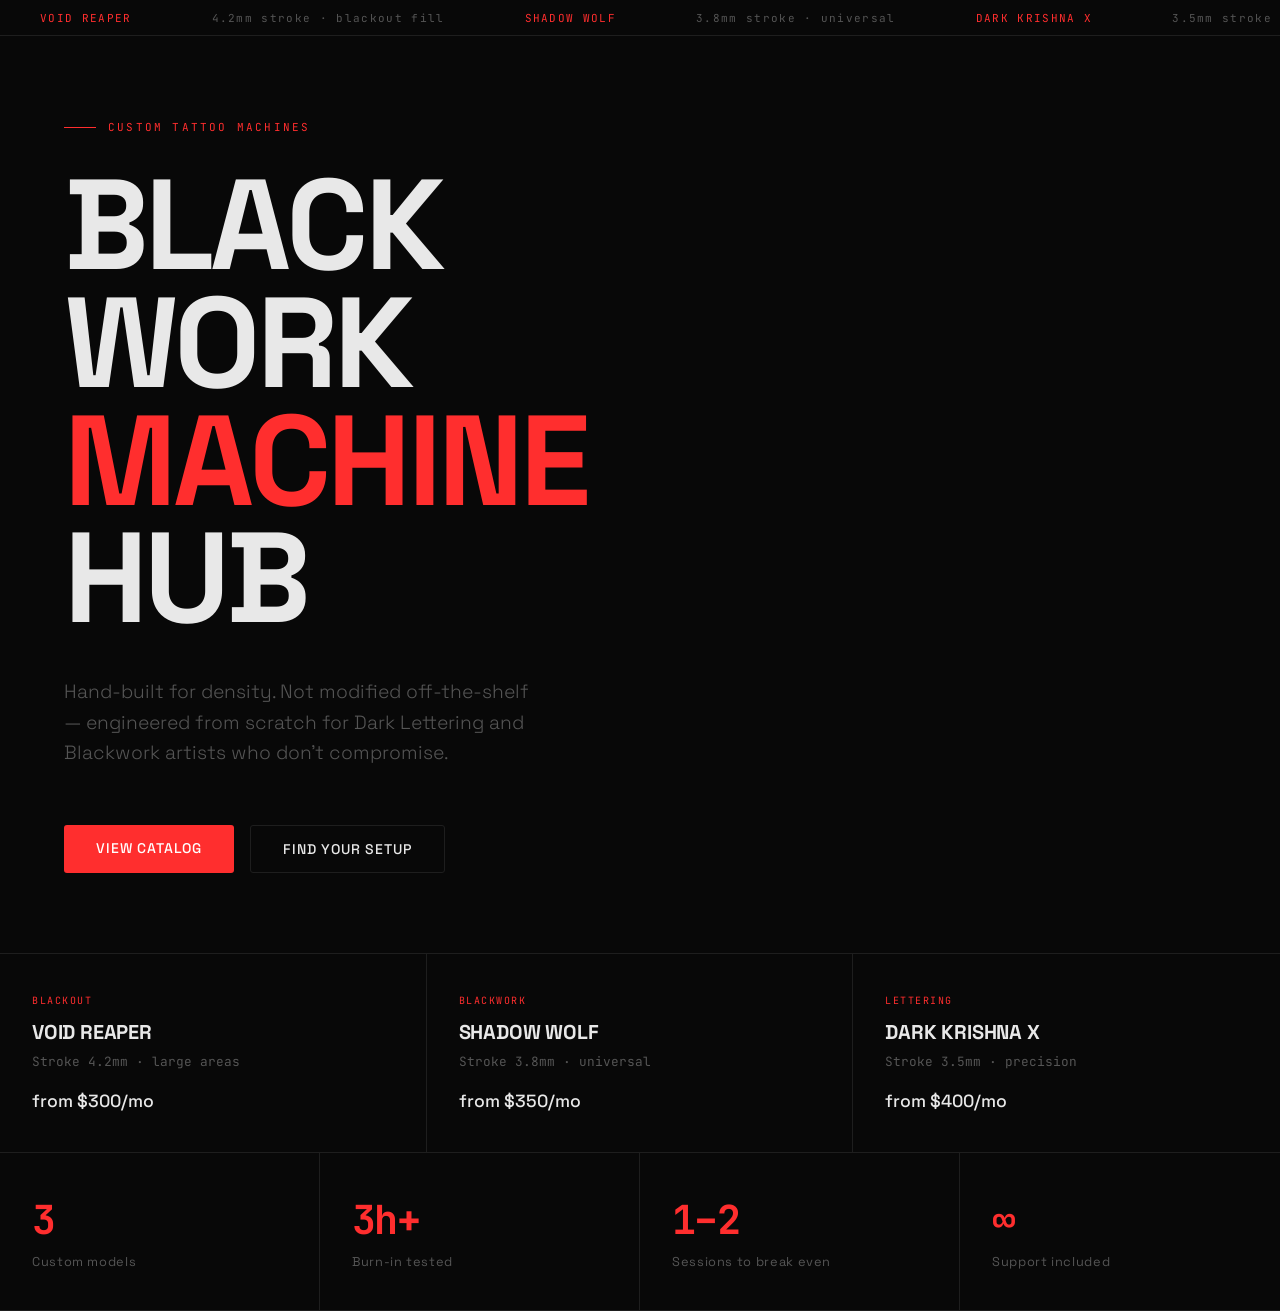
==== templates/index.html @ f5bf05b7 "Bot with language switch + index update" ====
<!DOCTYPE html>
<html lang="en">
<head>
<meta charset="UTF-8">
<meta name="viewport" content="width=device-width, initial-scale=1.0">
<title>BLACKWORK MACHINE HUB</title>
<link rel="preconnect" href="https://fonts.googleapis.com">
<link href="https://fonts.googleapis.com/css2?family=Space+Grotesk:wght@300;400;500;700&family=JetBrains+Mono:wght@400;700&display=swap" rel="stylesheet">
<style>
*{margin:0;padding:0;box-sizing:border-box}
:root{--bg:#080808;--surface:#111111;--border:#1e1e1e;--text:#e8e8e8;--muted:#555;--accent:#ff2e2e;}
html{scroll-behavior:smooth}
body{background:var(--bg);color:var(--text);font-family:'Space Grotesk',sans-serif;min-height:100vh;overflow-x:hidden;}
.ticker-wrap{position:fixed;top:0;left:0;right:0;z-index:100;border-bottom:1px solid var(--border);background:var(--bg);height:36px;overflow:hidden;}
.ticker{display:flex;align-items:center;height:100%;white-space:nowrap;animation:ticker 22s linear infinite;}
.ticker span{font-family:'JetBrains Mono',monospace;font-size:11px;letter-spacing:.12em;color:var(--muted);padding:0 2.5rem;}
.ticker span.hi{color:var(--accent)}
@keyframes ticker{from{transform:translateX(0)}to{transform:translateX(-50%)}}
.hero{min-height:100vh;display:flex;flex-direction:column;justify-content:center;padding:120px 5vw 80px;}
.hero-eyebrow{font-family:'JetBrains Mono',monospace;font-size:11px;letter-spacing:.2em;color:var(--accent);text-transform:uppercase;margin-bottom:2rem;display:flex;align-items:center;gap:.75rem;}
.hero-eyebrow::before{content:'';display:block;width:32px;height:1px;background:var(--accent);}
h1{font-size:clamp(3rem,10vw,8rem);font-weight:700;line-height:.92;letter-spacing:-.03em;margin-bottom:2.5rem;}
h1 em{font-style:normal;color:var(--accent);}
.hero-sub{font-size:clamp(1rem,2vw,1.2rem);color:var(--muted);font-weight:300;max-width:480px;line-height:1.6;margin-bottom:3.5rem;}
.hero-actions{display:flex;flex-wrap:wrap;gap:1rem;}
.btn-primary{font-family:'Space Grotesk',sans-serif;font-size:.875rem;font-weight:500;letter-spacing:.06em;text-transform:uppercase;padding:.875rem 2rem;background:var(--accent);color:#fff;border:none;border-radius:3px;text-decoration:none;cursor:pointer;transition:opacity .15s,transform .15s;}
.btn-primary:hover{opacity:.85;transform:translateY(-1px)}
.btn-ghost{font-family:'Space Grotesk',sans-serif;font-size:.875rem;font-weight:500;letter-spacing:.06em;text-transform:uppercase;padding:.875rem 2rem;background:transparent;color:var(--text);border:1px solid var(--border);border-radius:3px;text-decoration:none;cursor:pointer;transition:border-color .15s,transform .15s;}
.btn-ghost:hover{border-color:#444;transform:translateY(-1px)}
.models{border-top:1px solid var(--border);display:grid;grid-template-columns:repeat(3,1fr);}
.model-item{padding:2.5rem 2rem;border-right:1px solid var(--border);transition:background .2s;}
.model-item:last-child{border-right:none}
.model-item:hover{background:var(--surface)}
.model-tag{font-family:'JetBrains Mono',monospace;font-size:10px;letter-spacing:.15em;color:var(--accent);text-transform:uppercase;margin-bottom:.75rem;}
.model-name{font-size:1.25rem;font-weight:700;letter-spacing:-.01em;margin-bottom:.5rem;}
.model-spec{font-size:.8rem;color:var(--muted);font-family:'JetBrains Mono',monospace;}
.model-price{margin-top:1.25rem;font-size:1.1rem;font-weight:500;}
.stats{display:grid;grid-template-columns:repeat(4,1fr);border-top:1px solid var(--border);border-bottom:1px solid var(--border);}
.stat{padding:2.5rem 2rem;border-right:1px solid var(--border);}
.stat:last-child{border-right:none}
.stat-num{font-size:2.5rem;font-weight:700;letter-spacing:-.04em;color:var(--accent);font-family:'JetBrains Mono',monospace;}
.stat-label{font-size:.8rem;color:var(--muted);letter-spacing:.05em;margin-top:.4rem;}
.fade-in{opacity:0;transform:translateY(20px);transition:opacity .6s ease,transform .6s ease}
.fade-in.visible{opacity:1;transform:none}
@media(max-width:768px){.models{grid-template-columns:1fr}.model-item{border-right:none;border-bottom:1px solid var(--border)}.model-item:last-child{border-bottom:none}.stats{grid-template-columns:repeat(2,1fr)}.stat:nth-child(2){border-right:none}.stat:nth-child(3){border-right:1px solid var(--border)}}
</style>
</head>
<body>
<div class="ticker-wrap">
  <div class="ticker">
    <span class="hi">VOID REAPER</span><span>4.2mm stroke · blackout fill</span>
    <span class="hi">SHADOW WOLF</span><span>3.8mm stroke · universal</span>
    <span class="hi">DARK KRISHNA X</span><span>3.5mm stroke · lettering</span>
    <span>worldwide shipping</span><span>from $300/mo</span>
    <span class="hi">VOID REAPER</span><span>4.2mm stroke · blackout fill</span>
    <span class="hi">SHADOW WOLF</span><span>3.8mm stroke · universal</span>
    <span class="hi">DARK KRISHNA X</span><span>3.5mm stroke · lettering</span>
    <span>worldwide shipping</span><span>from $300/mo</span>
  </div>
</div>
<section class="hero">
  <p class="hero-eyebrow fade-in">Custom tattoo machines</p>
  <h1 class="fade-in">BLACK<br>WORK<br><em>MACHINE</em><br>HUB</h1>
  <p class="hero-sub fade-in">Hand-built for density. Not modified off-the-shelf — engineered from scratch for Dark Lettering and Blackwork artists who don't compromise.</p>
  <div class="hero-actions fade-in">
    <a href="/catalog" class="btn-primary">View catalog</a>
    <a href="/setup_finder" class="btn-ghost">Find your setup</a>
  </div>
</section>
<div class="models fade-in">
  <div class="model-item"><div class="model-tag">Blackout</div><div class="model-name">VOID REAPER</div><div class="model-spec">Stroke 4.2mm · large areas</div><div class="model-price">from $300/mo</div></div>
  <div class="model-item"><div class="model-tag">Blackwork</div><div class="model-name">SHADOW WOLF</div><div class="model-spec">Stroke 3.8mm · universal</div><div class="model-price">from $350/mo</div></div>
  <div class="model-item"><div class="model-tag">Lettering</div><div class="model-name">DARK KRISHNA X</div><div class="model-spec">Stroke 3.5mm · precision</div><div class="model-price">from $400/mo</div></div>
</div>
<div class="stats fade-in">
  <div class="stat"><div class="stat-num">3</div><div class="stat-label">Custom models</div></div>
  <div class="stat"><div class="stat-num">3h+</div><div class="stat-label">Burn-in tested</div></div>
  <div class="stat"><div class="stat-num">1–2</div><div class="stat-label">Sessions to break even</div></div>
  <div class="stat"><div class="stat-num">∞</div><div class="stat-label">Support included</div></div>
</div>
<script>
const obs=new IntersectionObserver(entries=>{entries.forEach(e=>{if(e.isIntersecting)e.target.classList.add('visible')})},{threshold:.1});
document.querySelectorAll('.fade-in').forEach(el=>obs.observe(el));
</script>
</body>
</html>
<script>document.querySelectorAll('.fade-in').forEach(el=>el.classList.add('visible'));</script>
<script>document.querySelectorAll('.fade-in').forEach(el=>el.classList.add('visible'));</script>
<script>document.querySelectorAll('.fade-in').forEach(el=>el.classList.add('visible'));</script>
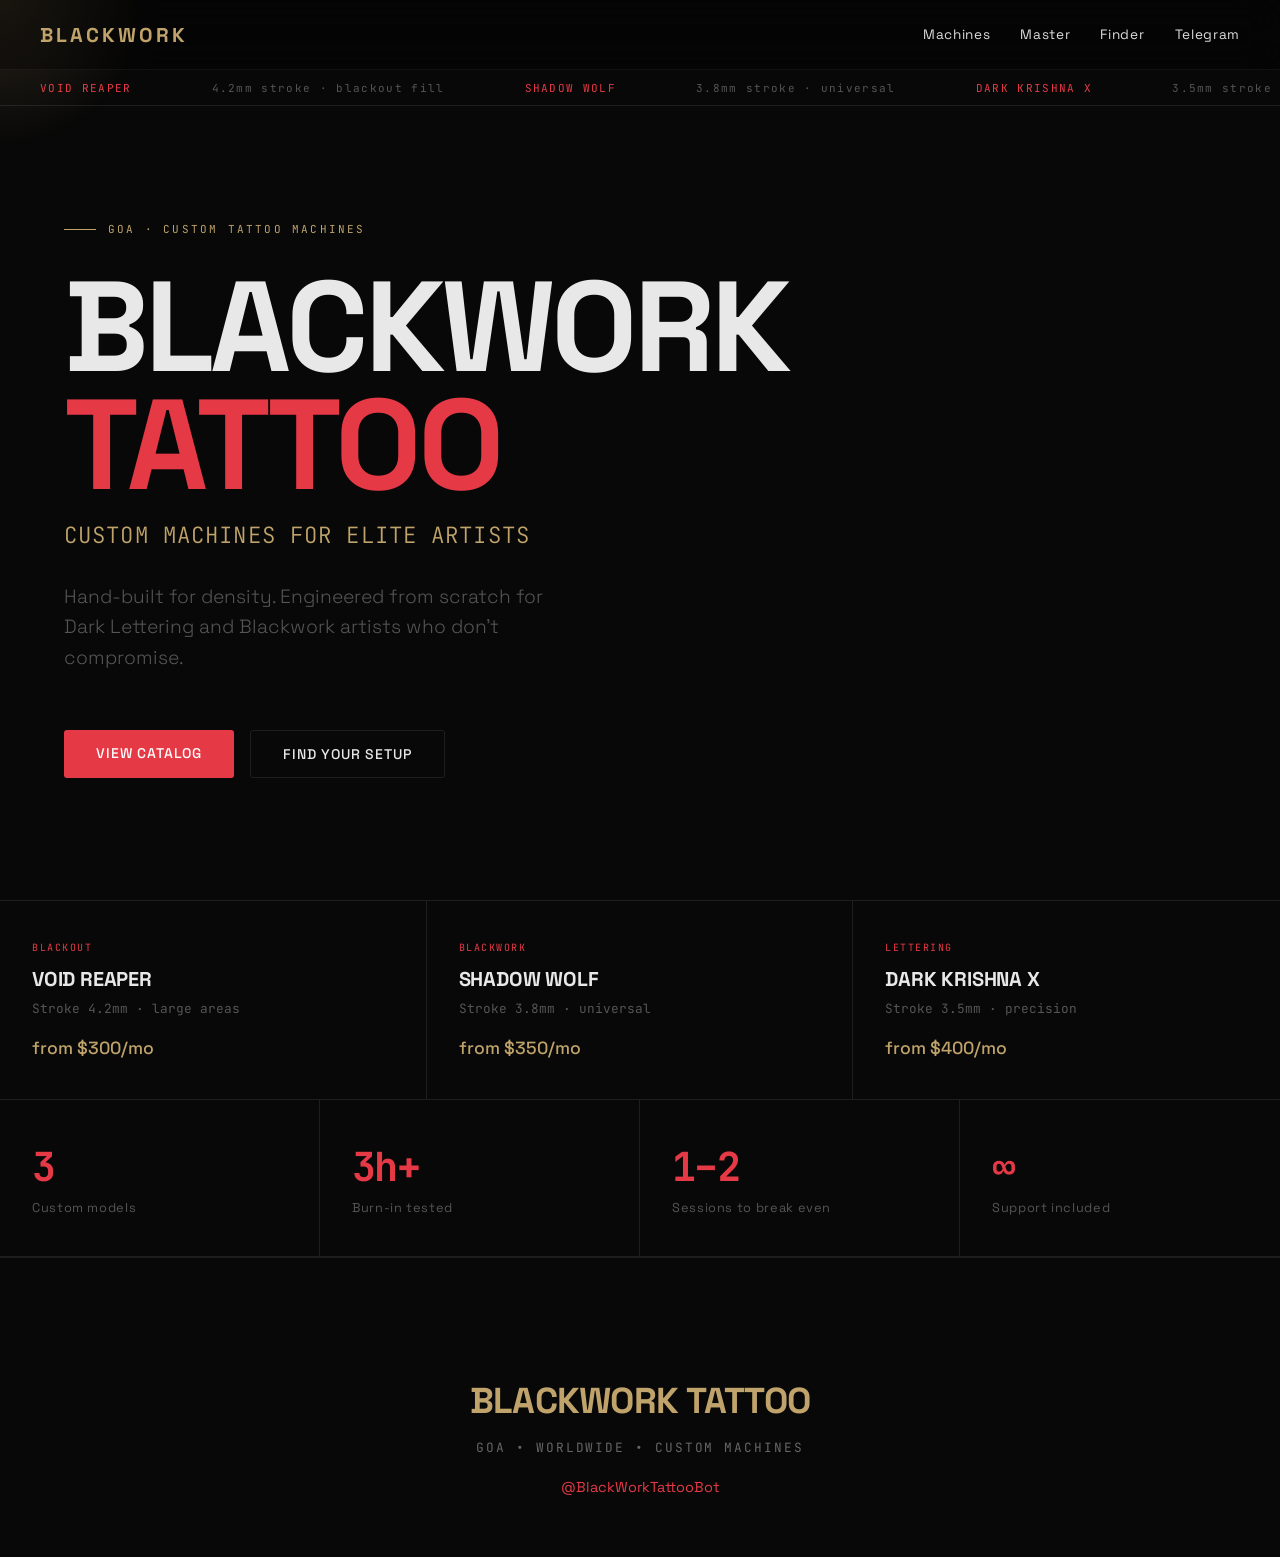
==== commit b281e94d: "Premium upgrade: nav, cursor glow, loader, footer, Telegram SDK" ====
--- a/templates/index.html
+++ b/templates/index.html
@@ -2,50 +2,113 @@
 <html lang="en">
 <head>
 <meta charset="UTF-8">
-<meta name="viewport" content="width=device-width, initial-scale=1.0">
-<title>BLACKWORK MACHINE HUB</title>
+<meta name="viewport" content="width=device-width, initial-scale=1.0, maximum-scale=1.0, user-scalable=no">
+<title>BLACKWORK TATTOO</title>
+<script src="https://telegram.org/js/telegram-web-app.js"></script>
 <link rel="preconnect" href="https://fonts.googleapis.com">
 <link href="https://fonts.googleapis.com/css2?family=Space+Grotesk:wght@300;400;500;700&family=JetBrains+Mono:wght@400;700&display=swap" rel="stylesheet">
 <style>
 *{margin:0;padding:0;box-sizing:border-box}
-:root{--bg:#080808;--surface:#111111;--border:#1e1e1e;--text:#e8e8e8;--muted:#555;--accent:#ff2e2e;}
+:root{--bg:#080808;--surface:#111;--border:#1e1e1e;--text:#e8e8e8;--muted:#555;--accent:#e63946;--gold:#bfa36a}
 html{scroll-behavior:smooth}
-body{background:var(--bg);color:var(--text);font-family:'Space Grotesk',sans-serif;min-height:100vh;overflow-x:hidden;}
-.ticker-wrap{position:fixed;top:0;left:0;right:0;z-index:100;border-bottom:1px solid var(--border);background:var(--bg);height:36px;overflow:hidden;}
-.ticker{display:flex;align-items:center;height:100%;white-space:nowrap;animation:ticker 22s linear infinite;}
-.ticker span{font-family:'JetBrains Mono',monospace;font-size:11px;letter-spacing:.12em;color:var(--muted);padding:0 2.5rem;}
+body{background:var(--bg);color:var(--text);font-family:'Space Grotesk',sans-serif;min-height:100vh;overflow-x:hidden;cursor:none}
+a,button{cursor:none}
+
+/* Cursor glow */
+#cursor-glow{position:fixed;width:300px;height:300px;border-radius:50%;pointer-events:none;background:radial-gradient(circle,rgba(191,163,106,.18),transparent 70%);transform:translate(-50%,-50%);z-index:998;transition:opacity .3s}
+
+/* Loader */
+#loader{position:fixed;inset:0;background:#000;display:flex;justify-content:center;align-items:center;font-family:'Space Grotesk',sans-serif;font-size:clamp(2rem,5vw,3rem);font-weight:700;color:var(--gold);letter-spacing:.15em;z-index:99999;transition:opacity .8s ease}
+
+/* Nav */
+.nav{position:fixed;top:0;left:0;right:0;height:70px;display:flex;justify-content:space-between;align-items:center;padding:0 40px;backdrop-filter:blur(20px);background:rgba(0,0,0,.35);border-bottom:1px solid rgba(255,255,255,.05);z-index:999}
+.logo{font-size:20px;font-weight:700;letter-spacing:.15em;color:var(--gold)}
+.nav-links{display:flex;gap:30px}
+.nav-links a{color:#ddd;text-decoration:none;font-size:.85rem;letter-spacing:.05em;transition:.3s}
+.nav-links a:hover{color:var(--gold)}
+
+/* Ticker */
+.ticker-wrap{position:fixed;top:70px;left:0;right:0;z-index:100;border-bottom:1px solid var(--border);background:var(--bg);height:36px;overflow:hidden}
+.ticker{display:flex;align-items:center;height:100%;white-space:nowrap;animation:ticker 22s linear infinite}
+.ticker span{font-family:'JetBrains Mono',monospace;font-size:11px;letter-spacing:.12em;color:var(--muted);padding:0 2.5rem}
 .ticker span.hi{color:var(--accent)}
 @keyframes ticker{from{transform:translateX(0)}to{transform:translateX(-50%)}}
-.hero{min-height:100vh;display:flex;flex-direction:column;justify-content:center;padding:120px 5vw 80px;}
-.hero-eyebrow{font-family:'JetBrains Mono',monospace;font-size:11px;letter-spacing:.2em;color:var(--accent);text-transform:uppercase;margin-bottom:2rem;display:flex;align-items:center;gap:.75rem;}
-.hero-eyebrow::before{content:'';display:block;width:32px;height:1px;background:var(--accent);}
-h1{font-size:clamp(3rem,10vw,8rem);font-weight:700;line-height:.92;letter-spacing:-.03em;margin-bottom:2.5rem;}
-h1 em{font-style:normal;color:var(--accent);}
-.hero-sub{font-size:clamp(1rem,2vw,1.2rem);color:var(--muted);font-weight:300;max-width:480px;line-height:1.6;margin-bottom:3.5rem;}
-.hero-actions{display:flex;flex-wrap:wrap;gap:1rem;}
-.btn-primary{font-family:'Space Grotesk',sans-serif;font-size:.875rem;font-weight:500;letter-spacing:.06em;text-transform:uppercase;padding:.875rem 2rem;background:var(--accent);color:#fff;border:none;border-radius:3px;text-decoration:none;cursor:pointer;transition:opacity .15s,transform .15s;}
-.btn-primary:hover{opacity:.85;transform:translateY(-1px)}
-.btn-ghost{font-family:'Space Grotesk',sans-serif;font-size:.875rem;font-weight:500;letter-spacing:.06em;text-transform:uppercase;padding:.875rem 2rem;background:transparent;color:var(--text);border:1px solid var(--border);border-radius:3px;text-decoration:none;cursor:pointer;transition:border-color .15s,transform .15s;}
-.btn-ghost:hover{border-color:#444;transform:translateY(-1px)}
-.models{border-top:1px solid var(--border);display:grid;grid-template-columns:repeat(3,1fr);}
-.model-item{padding:2.5rem 2rem;border-right:1px solid var(--border);transition:background .2s;}
+
+/* Hero */
+.hero{position:relative;min-height:100vh;display:flex;flex-direction:column;justify-content:center;padding:180px 5vw 80px;overflow:hidden}
+.hero-video{position:absolute;top:0;left:0;width:100%;height:100%;object-fit:cover;opacity:.15;z-index:-2;filter:grayscale(100%) contrast(120%)}
+.hero-eyebrow{font-family:'JetBrains Mono',monospace;font-size:11px;letter-spacing:.2em;color:var(--gold);text-transform:uppercase;margin-bottom:2rem;display:flex;align-items:center;gap:.75rem}
+.hero-eyebrow::before{content:'';display:block;width:32px;height:1px;background:var(--gold)}
+h1{font-size:clamp(3rem,10vw,8rem);font-weight:700;line-height:.92;letter-spacing:-.03em;margin-bottom:1rem}
+h1 em{font-style:normal;color:var(--accent)}
+.hero-tagline{font-size:clamp(1rem,2vw,1.4rem);color:var(--gold);font-weight:300;letter-spacing:.05em;margin-bottom:2rem;font-family:'JetBrains Mono',monospace}
+.hero-sub{font-size:clamp(1rem,2vw,1.2rem);color:var(--muted);font-weight:300;max-width:480px;line-height:1.6;margin-bottom:3.5rem}
+.hero-actions{display:flex;flex-wrap:wrap;gap:1rem}
+.btn-primary{font-family:'Space Grotesk',sans-serif;font-size:.875rem;font-weight:500;letter-spacing:.06em;text-transform:uppercase;padding:.875rem 2rem;background:var(--accent);color:#fff;border:none;border-radius:3px;text-decoration:none;cursor:pointer;transition:opacity .15s,transform .15s,box-shadow .15s}
+.btn-primary:hover{opacity:.9;transform:translateY(-1px);box-shadow:0 0 30px rgba(230,57,70,.3)}
+.btn-ghost{font-family:'Space Grotesk',sans-serif;font-size:.875rem;font-weight:500;letter-spacing:.06em;text-transform:uppercase;padding:.875rem 2rem;background:transparent;color:var(--text);border:1px solid var(--border);border-radius:3px;text-decoration:none;cursor:pointer;transition:border-color .15s,transform .15s}
+.btn-ghost:hover{border-color:var(--gold);color:var(--gold);transform:translateY(-1px)}
+
+/* Models */
+.models{border-top:1px solid var(--border);display:grid;grid-template-columns:repeat(3,1fr)}
+.model-item{padding:2.5rem 2rem;border-right:1px solid var(--border);transition:background .2s,transform .35s,box-shadow .35s;cursor:pointer}
 .model-item:last-child{border-right:none}
-.model-item:hover{background:var(--surface)}
-.model-tag{font-family:'JetBrains Mono',monospace;font-size:10px;letter-spacing:.15em;color:var(--accent);text-transform:uppercase;margin-bottom:.75rem;}
-.model-name{font-size:1.25rem;font-weight:700;letter-spacing:-.01em;margin-bottom:.5rem;}
-.model-spec{font-size:.8rem;color:var(--muted);font-family:'JetBrains Mono',monospace;}
-.model-price{margin-top:1.25rem;font-size:1.1rem;font-weight:500;}
-.stats{display:grid;grid-template-columns:repeat(4,1fr);border-top:1px solid var(--border);border-bottom:1px solid var(--border);}
-.stat{padding:2.5rem 2rem;border-right:1px solid var(--border);}
+.model-item:hover{background:var(--surface);transform:translateY(-8px);box-shadow:0 0 40px rgba(230,57,70,.08),0 0 100px rgba(230,57,70,.03)}
+.model-tag{font-family:'JetBrains Mono',monospace;font-size:10px;letter-spacing:.15em;color:var(--accent);text-transform:uppercase;margin-bottom:.75rem}
+.model-name{font-size:1.25rem;font-weight:700;letter-spacing:-.01em;margin-bottom:.5rem}
+.model-spec{font-size:.8rem;color:var(--muted);font-family:'JetBrains Mono',monospace}
+.model-price{margin-top:1.25rem;font-size:1.1rem;font-weight:500;color:var(--gold)}
+
+/* Stats */
+.stats{display:grid;grid-template-columns:repeat(4,1fr);border-top:1px solid var(--border);border-bottom:1px solid var(--border)}
+.stat{padding:2.5rem 2rem;border-right:1px solid var(--border)}
 .stat:last-child{border-right:none}
-.stat-num{font-size:2.5rem;font-weight:700;letter-spacing:-.04em;color:var(--accent);font-family:'JetBrains Mono',monospace;}
-.stat-label{font-size:.8rem;color:var(--muted);letter-spacing:.05em;margin-top:.4rem;}
+.stat-num{font-size:2.5rem;font-weight:700;letter-spacing:-.04em;color:var(--accent);font-family:'JetBrains Mono',monospace}
+.stat-label{font-size:.8rem;color:var(--muted);letter-spacing:.05em;margin-top:.4rem}
+
+/* Footer */
+.footer{padding:120px 20px 60px;text-align:center;border-top:1px solid var(--border)}
+.footer-brand{font-size:36px;font-weight:700;color:var(--gold);margin-bottom:15px;letter-spacing:-.02em}
+.footer-copy{color:#666;letter-spacing:.15em;margin-bottom:20px;font-family:'JetBrains Mono',monospace;font-size:.8rem}
+.footer-links a{color:var(--accent);text-decoration:none;font-size:.9rem}
+
+/* Fade-in */
 .fade-in{opacity:0;transform:translateY(20px);transition:opacity .6s ease,transform .6s ease}
 .fade-in.visible{opacity:1;transform:none}
-@media(max-width:768px){.models{grid-template-columns:1fr}.model-item{border-right:none;border-bottom:1px solid var(--border)}.model-item:last-child{border-bottom:none}.stats{grid-template-columns:repeat(2,1fr)}.stat:nth-child(2){border-right:none}.stat:nth-child(3){border-right:1px solid var(--border)}}
+
+@media(max-width:768px){
+  .nav{padding:0 20px}
+  .nav-links{gap:15px}
+  .nav-links a{font-size:.7rem}
+  .models{grid-template-columns:1fr}
+  .model-item{border-right:none;border-bottom:1px solid var(--border)}
+  .model-item:last-child{border-bottom:none}
+  .stats{grid-template-columns:repeat(2,1fr)}
+  .stat:nth-child(2){border-right:none}
+  .stat:nth-child(3){border-right:1px solid var(--border)}
+}
 </style>
 </head>
 <body>
+
+<!-- Loader -->
+<div id="loader">BLACKWORK</div>
+
+<!-- Cursor glow -->
+<div id="cursor-glow"></div>
+
+<!-- Nav -->
+<nav class="nav">
+  <div class="logo">BLACKWORK</div>
+  <div class="nav-links">
+    <a href="/catalog">Machines</a>
+    <a href="/masters">Master</a>
+    <a href="/setup_finder">Finder</a>
+    <a href="https://t.me/BlackWorkTattooBot">Telegram</a>
+  </div>
+</nav>
+
+<!-- Ticker -->
 <div class="ticker-wrap">
   <div class="ticker">
     <span class="hi">VOID REAPER</span><span>4.2mm stroke · blackout fill</span>
@@ -58,32 +121,75 @@
     <span>worldwide shipping</span><span>from $300/mo</span>
   </div>
 </div>
+
+<!-- Hero -->
 <section class="hero">
-  <p class="hero-eyebrow fade-in">Custom tattoo machines</p>
-  <h1 class="fade-in">BLACK<br>WORK<br><em>MACHINE</em><br>HUB</h1>
-  <p class="hero-sub fade-in">Hand-built for density. Not modified off-the-shelf — engineered from scratch for Dark Lettering and Blackwork artists who don't compromise.</p>
+  <video autoplay muted loop playsinline class="hero-video">
+    <source src="/static/video/blackwork.mp4" type="video/mp4">
+  </video>
+  <p class="hero-eyebrow fade-in">Goa · Custom tattoo machines</p>
+  <h1 class="fade-in">BLACKWORK<br><em>TATTOO</em></h1>
+  <p class="hero-tagline fade-in">CUSTOM MACHINES FOR ELITE ARTISTS</p>
+  <p class="hero-sub fade-in">Hand-built for density. Engineered from scratch for Dark Lettering and Blackwork artists who don't compromise.</p>
   <div class="hero-actions fade-in">
     <a href="/catalog" class="btn-primary">View catalog</a>
     <a href="/setup_finder" class="btn-ghost">Find your setup</a>
   </div>
 </section>
+
+<!-- Models -->
 <div class="models fade-in">
-  <div class="model-item"><div class="model-tag">Blackout</div><div class="model-name">VOID REAPER</div><div class="model-spec">Stroke 4.2mm · large areas</div><div class="model-price">from $300/mo</div></div>
-  <div class="model-item"><div class="model-tag">Blackwork</div><div class="model-name">SHADOW WOLF</div><div class="model-spec">Stroke 3.8mm · universal</div><div class="model-price">from $350/mo</div></div>
-  <div class="model-item"><div class="model-tag">Lettering</div><div class="model-name">DARK KRISHNA X</div><div class="model-spec">Stroke 3.5mm · precision</div><div class="model-price">from $400/mo</div></div>
+  <div class="model-item" onclick="location.href='/catalog'"><div class="model-tag">Blackout</div><div class="model-name">VOID REAPER</div><div class="model-spec">Stroke 4.2mm · large areas</div><div class="model-price">from $300/mo</div></div>
+  <div class="model-item" onclick="location.href='/catalog'"><div class="model-tag">Blackwork</div><div class="model-name">SHADOW WOLF</div><div class="model-spec">Stroke 3.8mm · universal</div><div class="model-price">from $350/mo</div></div>
+  <div class="model-item" onclick="location.href='/catalog'"><div class="model-tag">Lettering</div><div class="model-name">DARK KRISHNA X</div><div class="model-spec">Stroke 3.5mm · precision</div><div class="model-price">from $400/mo</div></div>
 </div>
+
+<!-- Stats -->
 <div class="stats fade-in">
   <div class="stat"><div class="stat-num">3</div><div class="stat-label">Custom models</div></div>
   <div class="stat"><div class="stat-num">3h+</div><div class="stat-label">Burn-in tested</div></div>
   <div class="stat"><div class="stat-num">1–2</div><div class="stat-label">Sessions to break even</div></div>
   <div class="stat"><div class="stat-num">∞</div><div class="stat-label">Support included</div></div>
 </div>
+
+<!-- Footer -->
+<footer class="footer">
+  <div class="footer-brand">BLACKWORK TATTOO</div>
+  <div class="footer-copy">GOA • WORLDWIDE • CUSTOM MACHINES</div>
+  <div class="footer-links">
+    <a href="https://t.me/BlackWorkTattooBot">@BlackWorkTattooBot</a>
+  </div>
+</footer>
+
 <script>
-const obs=new IntersectionObserver(entries=>{entries.forEach(e=>{if(e.isIntersecting)e.target.classList.add('visible')})},{threshold:.1});
+// Telegram WebApp
+if(window.Telegram?.WebApp){
+  Telegram.WebApp.ready();
+  Telegram.WebApp.expand();
+}
+
+// Cursor glow
+document.addEventListener('mousemove',e=>{
+  const g=document.getElementById('cursor-glow');
+  g.style.left=e.clientX+'px';
+  g.style.top=e.clientY+'px';
+});
+
+// Loader
+window.addEventListener('load',()=>{
+  setTimeout(()=>{
+    const loader=document.getElementById('loader');
+    loader.style.opacity='0';
+    setTimeout(()=>loader.remove(),800);
+  },800);
+});
+
+// Fade-in observer
+const obs=new IntersectionObserver(entries=>{
+  entries.forEach(e=>{if(e.isIntersecting)e.target.classList.add('visible')});
+},{threshold:.1});
 document.querySelectorAll('.fade-in').forEach(el=>obs.observe(el));
 </script>
+
 </body>
 </html>
-<script>document.querySelectorAll('.fade-in').forEach(el=>el.classList.add('visible'));</script>
-<script>document.querySelectorAll('.fade-in').forEach(el=>el.classList.add('visible'));</script>
-<script>document.querySelectorAll('.fade-in').forEach(el=>el.classList.add('visible'));</script>
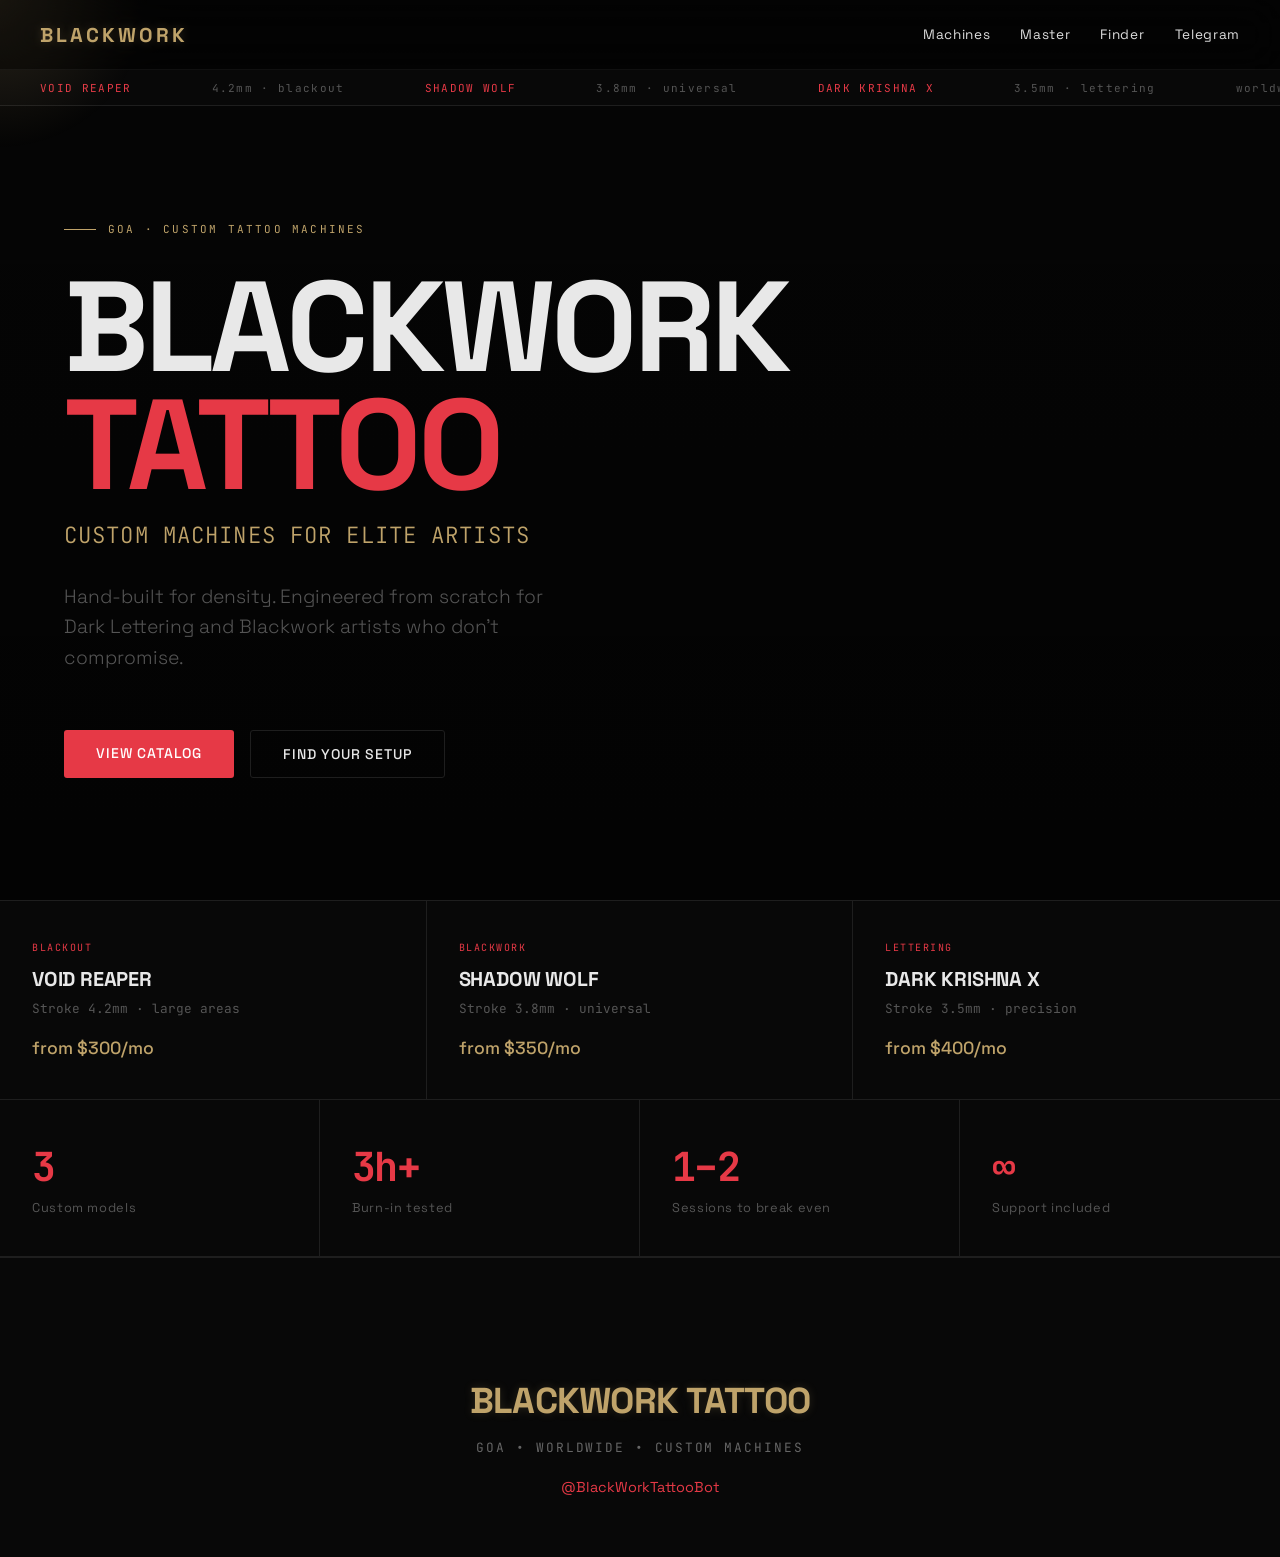
==== commit eb61afb5: "Final premium: noise, glow logo, cinematic, fixed cursor" ====
--- a/templates/index.html
+++ b/templates/index.html
@@ -11,31 +11,24 @@
 *{margin:0;padding:0;box-sizing:border-box}
 :root{--bg:#080808;--surface:#111;--border:#1e1e1e;--text:#e8e8e8;--muted:#555;--accent:#e63946;--gold:#bfa36a}
 html{scroll-behavior:smooth}
-body{background:var(--bg);color:var(--text);font-family:'Space Grotesk',sans-serif;min-height:100vh;overflow-x:hidden;cursor:none}
-a,button{cursor:none}
-
-/* Cursor glow */
-#cursor-glow{position:fixed;width:300px;height:300px;border-radius:50%;pointer-events:none;background:radial-gradient(circle,rgba(191,163,106,.18),transparent 70%);transform:translate(-50%,-50%);z-index:998;transition:opacity .3s}
-
-/* Loader */
+body{background:var(--bg);color:var(--text);font-family:'Space Grotesk',sans-serif;min-height:100vh;overflow-x:hidden}
+body::after{content:"";position:fixed;inset:0;pointer-events:none;opacity:.035;background-image:url("https://grainy-gradients.vercel.app/noise.svg");mix-blend-mode:overlay;z-index:9999}
+#cursor-glow{position:fixed;width:300px;height:300px;border-radius:50%;pointer-events:none;background:radial-gradient(circle,rgba(191,163,106,.18),transparent 70%);transform:translate(-50%,-50%);z-index:998;display:none}
+@media (hover:hover){#cursor-glow{display:block}}
+@media (hover:none){#cursor-glow{display:none}}
 #loader{position:fixed;inset:0;background:#000;display:flex;justify-content:center;align-items:center;font-family:'Space Grotesk',sans-serif;font-size:clamp(2rem,5vw,3rem);font-weight:700;color:var(--gold);letter-spacing:.15em;z-index:99999;transition:opacity .8s ease}
-
-/* Nav */
 .nav{position:fixed;top:0;left:0;right:0;height:70px;display:flex;justify-content:space-between;align-items:center;padding:0 40px;backdrop-filter:blur(20px);background:rgba(0,0,0,.35);border-bottom:1px solid rgba(255,255,255,.05);z-index:999}
-.logo{font-size:20px;font-weight:700;letter-spacing:.15em;color:var(--gold)}
+.logo{font-size:20px;font-weight:700;letter-spacing:.15em;color:var(--gold);text-shadow:0 0 10px rgba(191,163,106,.25),0 0 30px rgba(191,163,106,.12)}
 .nav-links{display:flex;gap:30px}
 .nav-links a{color:#ddd;text-decoration:none;font-size:.85rem;letter-spacing:.05em;transition:.3s}
 .nav-links a:hover{color:var(--gold)}
-
-/* Ticker */
 .ticker-wrap{position:fixed;top:70px;left:0;right:0;z-index:100;border-bottom:1px solid var(--border);background:var(--bg);height:36px;overflow:hidden}
 .ticker{display:flex;align-items:center;height:100%;white-space:nowrap;animation:ticker 22s linear infinite}
 .ticker span{font-family:'JetBrains Mono',monospace;font-size:11px;letter-spacing:.12em;color:var(--muted);padding:0 2.5rem}
 .ticker span.hi{color:var(--accent)}
 @keyframes ticker{from{transform:translateX(0)}to{transform:translateX(-50%)}}
-
-/* Hero */
 .hero{position:relative;min-height:100vh;display:flex;flex-direction:column;justify-content:center;padding:180px 5vw 80px;overflow:hidden}
+.hero::before{content:"";position:absolute;inset:0;background:linear-gradient(180deg,rgba(0,0,0,.35),rgba(0,0,0,.65));z-index:-1}
 .hero-video{position:absolute;top:0;left:0;width:100%;height:100%;object-fit:cover;opacity:.15;z-index:-2;filter:grayscale(100%) contrast(120%)}
 .hero-eyebrow{font-family:'JetBrains Mono',monospace;font-size:11px;letter-spacing:.2em;color:var(--gold);text-transform:uppercase;margin-bottom:2rem;display:flex;align-items:center;gap:.75rem}
 .hero-eyebrow::before{content:'';display:block;width:32px;height:1px;background:var(--gold)}
@@ -48,8 +41,6 @@
 .btn-primary:hover{opacity:.9;transform:translateY(-1px);box-shadow:0 0 30px rgba(230,57,70,.3)}
 .btn-ghost{font-family:'Space Grotesk',sans-serif;font-size:.875rem;font-weight:500;letter-spacing:.06em;text-transform:uppercase;padding:.875rem 2rem;background:transparent;color:var(--text);border:1px solid var(--border);border-radius:3px;text-decoration:none;cursor:pointer;transition:border-color .15s,transform .15s}
 .btn-ghost:hover{border-color:var(--gold);color:var(--gold);transform:translateY(-1px)}
-
-/* Models */
 .models{border-top:1px solid var(--border);display:grid;grid-template-columns:repeat(3,1fr)}
 .model-item{padding:2.5rem 2rem;border-right:1px solid var(--border);transition:background .2s,transform .35s,box-shadow .35s;cursor:pointer}
 .model-item:last-child{border-right:none}
@@ -58,46 +49,24 @@
 .model-name{font-size:1.25rem;font-weight:700;letter-spacing:-.01em;margin-bottom:.5rem}
 .model-spec{font-size:.8rem;color:var(--muted);font-family:'JetBrains Mono',monospace}
 .model-price{margin-top:1.25rem;font-size:1.1rem;font-weight:500;color:var(--gold)}
-
-/* Stats */
 .stats{display:grid;grid-template-columns:repeat(4,1fr);border-top:1px solid var(--border);border-bottom:1px solid var(--border)}
 .stat{padding:2.5rem 2rem;border-right:1px solid var(--border)}
 .stat:last-child{border-right:none}
 .stat-num{font-size:2.5rem;font-weight:700;letter-spacing:-.04em;color:var(--accent);font-family:'JetBrains Mono',monospace}
 .stat-label{font-size:.8rem;color:var(--muted);letter-spacing:.05em;margin-top:.4rem}
-
-/* Footer */
 .footer{padding:120px 20px 60px;text-align:center;border-top:1px solid var(--border)}
-.footer-brand{font-size:36px;font-weight:700;color:var(--gold);margin-bottom:15px;letter-spacing:-.02em}
+.footer-brand{font-size:36px;font-weight:700;color:var(--gold);margin-bottom:15px;letter-spacing:-.02em;text-shadow:0 0 10px rgba(191,163,106,.2)}
 .footer-copy{color:#666;letter-spacing:.15em;margin-bottom:20px;font-family:'JetBrains Mono',monospace;font-size:.8rem}
-.footer-links a{color:var(--accent);text-decoration:none;font-size:.9rem}
-
-/* Fade-in */
+.footer-links a{color:var(--accent);text-decoration:none;font-size:.9rem;transition:.3s}
+.footer-links a:hover{color:var(--gold)}
 .fade-in{opacity:0;transform:translateY(20px);transition:opacity .6s ease,transform .6s ease}
 .fade-in.visible{opacity:1;transform:none}
-
-@media(max-width:768px){
-  .nav{padding:0 20px}
-  .nav-links{gap:15px}
-  .nav-links a{font-size:.7rem}
-  .models{grid-template-columns:1fr}
-  .model-item{border-right:none;border-bottom:1px solid var(--border)}
-  .model-item:last-child{border-bottom:none}
-  .stats{grid-template-columns:repeat(2,1fr)}
-  .stat:nth-child(2){border-right:none}
-  .stat:nth-child(3){border-right:1px solid var(--border)}
-}
+@media(max-width:768px){.nav{padding:0 20px}.nav-links{gap:15px}.nav-links a{font-size:.7rem}.models{grid-template-columns:1fr}.model-item{border-right:none;border-bottom:1px solid var(--border)}.model-item:last-child{border-bottom:none}.stats{grid-template-columns:repeat(2,1fr)}.stat:nth-child(2){border-right:none}.stat:nth-child(3){border-right:1px solid var(--border)}}
 </style>
 </head>
 <body>
-
-<!-- Loader -->
 <div id="loader">BLACKWORK</div>
-
-<!-- Cursor glow -->
 <div id="cursor-glow"></div>
-
-<!-- Nav -->
 <nav class="nav">
   <div class="logo">BLACKWORK</div>
   <div class="nav-links">
@@ -107,22 +76,18 @@
     <a href="https://t.me/BlackWorkTattooBot">Telegram</a>
   </div>
 </nav>
-
-<!-- Ticker -->
 <div class="ticker-wrap">
   <div class="ticker">
-    <span class="hi">VOID REAPER</span><span>4.2mm stroke · blackout fill</span>
-    <span class="hi">SHADOW WOLF</span><span>3.8mm stroke · universal</span>
-    <span class="hi">DARK KRISHNA X</span><span>3.5mm stroke · lettering</span>
-    <span>worldwide shipping</span><span>from $300/mo</span>
-    <span class="hi">VOID REAPER</span><span>4.2mm stroke · blackout fill</span>
-    <span class="hi">SHADOW WOLF</span><span>3.8mm stroke · universal</span>
-    <span class="hi">DARK KRISHNA X</span><span>3.5mm stroke · lettering</span>
-    <span>worldwide shipping</span><span>from $300/mo</span>
+    <span class="hi">VOID REAPER</span><span>4.2mm · blackout</span>
+    <span class="hi">SHADOW WOLF</span><span>3.8mm · universal</span>
+    <span class="hi">DARK KRISHNA X</span><span>3.5mm · lettering</span>
+    <span>worldwide</span><span>from $300/mo</span>
+    <span class="hi">VOID REAPER</span><span>4.2mm · blackout</span>
+    <span class="hi">SHADOW WOLF</span><span>3.8mm · universal</span>
+    <span class="hi">DARK KRISHNA X</span><span>3.5mm · lettering</span>
+    <span>worldwide</span><span>from $300/mo</span>
   </div>
 </div>
-
-<!-- Hero -->
 <section class="hero">
   <video autoplay muted loop playsinline class="hero-video">
     <source src="/static/video/blackwork.mp4" type="video/mp4">
@@ -136,60 +101,28 @@
     <a href="/setup_finder" class="btn-ghost">Find your setup</a>
   </div>
 </section>
-
-<!-- Models -->
 <div class="models fade-in">
   <div class="model-item" onclick="location.href='/catalog'"><div class="model-tag">Blackout</div><div class="model-name">VOID REAPER</div><div class="model-spec">Stroke 4.2mm · large areas</div><div class="model-price">from $300/mo</div></div>
   <div class="model-item" onclick="location.href='/catalog'"><div class="model-tag">Blackwork</div><div class="model-name">SHADOW WOLF</div><div class="model-spec">Stroke 3.8mm · universal</div><div class="model-price">from $350/mo</div></div>
   <div class="model-item" onclick="location.href='/catalog'"><div class="model-tag">Lettering</div><div class="model-name">DARK KRISHNA X</div><div class="model-spec">Stroke 3.5mm · precision</div><div class="model-price">from $400/mo</div></div>
 </div>
-
-<!-- Stats -->
 <div class="stats fade-in">
   <div class="stat"><div class="stat-num">3</div><div class="stat-label">Custom models</div></div>
   <div class="stat"><div class="stat-num">3h+</div><div class="stat-label">Burn-in tested</div></div>
   <div class="stat"><div class="stat-num">1–2</div><div class="stat-label">Sessions to break even</div></div>
   <div class="stat"><div class="stat-num">∞</div><div class="stat-label">Support included</div></div>
 </div>
-
-<!-- Footer -->
 <footer class="footer">
   <div class="footer-brand">BLACKWORK TATTOO</div>
   <div class="footer-copy">GOA • WORLDWIDE • CUSTOM MACHINES</div>
-  <div class="footer-links">
-    <a href="https://t.me/BlackWorkTattooBot">@BlackWorkTattooBot</a>
-  </div>
+  <div class="footer-links"><a href="https://t.me/BlackWorkTattooBot">@BlackWorkTattooBot</a></div>
 </footer>
-
 <script>
-// Telegram WebApp
-if(window.Telegram?.WebApp){
-  Telegram.WebApp.ready();
-  Telegram.WebApp.expand();
-}
-
-// Cursor glow
-document.addEventListener('mousemove',e=>{
-  const g=document.getElementById('cursor-glow');
-  g.style.left=e.clientX+'px';
-  g.style.top=e.clientY+'px';
-});
-
-// Loader
-window.addEventListener('load',()=>{
-  setTimeout(()=>{
-    const loader=document.getElementById('loader');
-    loader.style.opacity='0';
-    setTimeout(()=>loader.remove(),800);
-  },800);
-});
-
-// Fade-in observer
-const obs=new IntersectionObserver(entries=>{
-  entries.forEach(e=>{if(e.isIntersecting)e.target.classList.add('visible')});
-},{threshold:.1});
-document.querySelectorAll('.fade-in').forEach(el=>obs.observe(el));
+if(window.Telegram?.WebApp){Telegram.WebApp.ready();Telegram.WebApp.expand()}
+document.addEventListener('mousemove',e=>{const g=document.getElementById('cursor-glow');g.style.left=e.clientX+'px';g.style.top=e.clientY+'px'})
+window.addEventListener('load',()=>{setTimeout(()=>{const l=document.getElementById('loader');l.style.opacity='0';setTimeout(()=>l.remove(),800)},800)})
+const obs=new IntersectionObserver(entries=>{entries.forEach(e=>{if(e.isIntersecting)e.target.classList.add('visible')})},{threshold:.1})
+document.querySelectorAll('.fade-in').forEach(el=>obs.observe(el))
 </script>
-
 </body>
 </html>
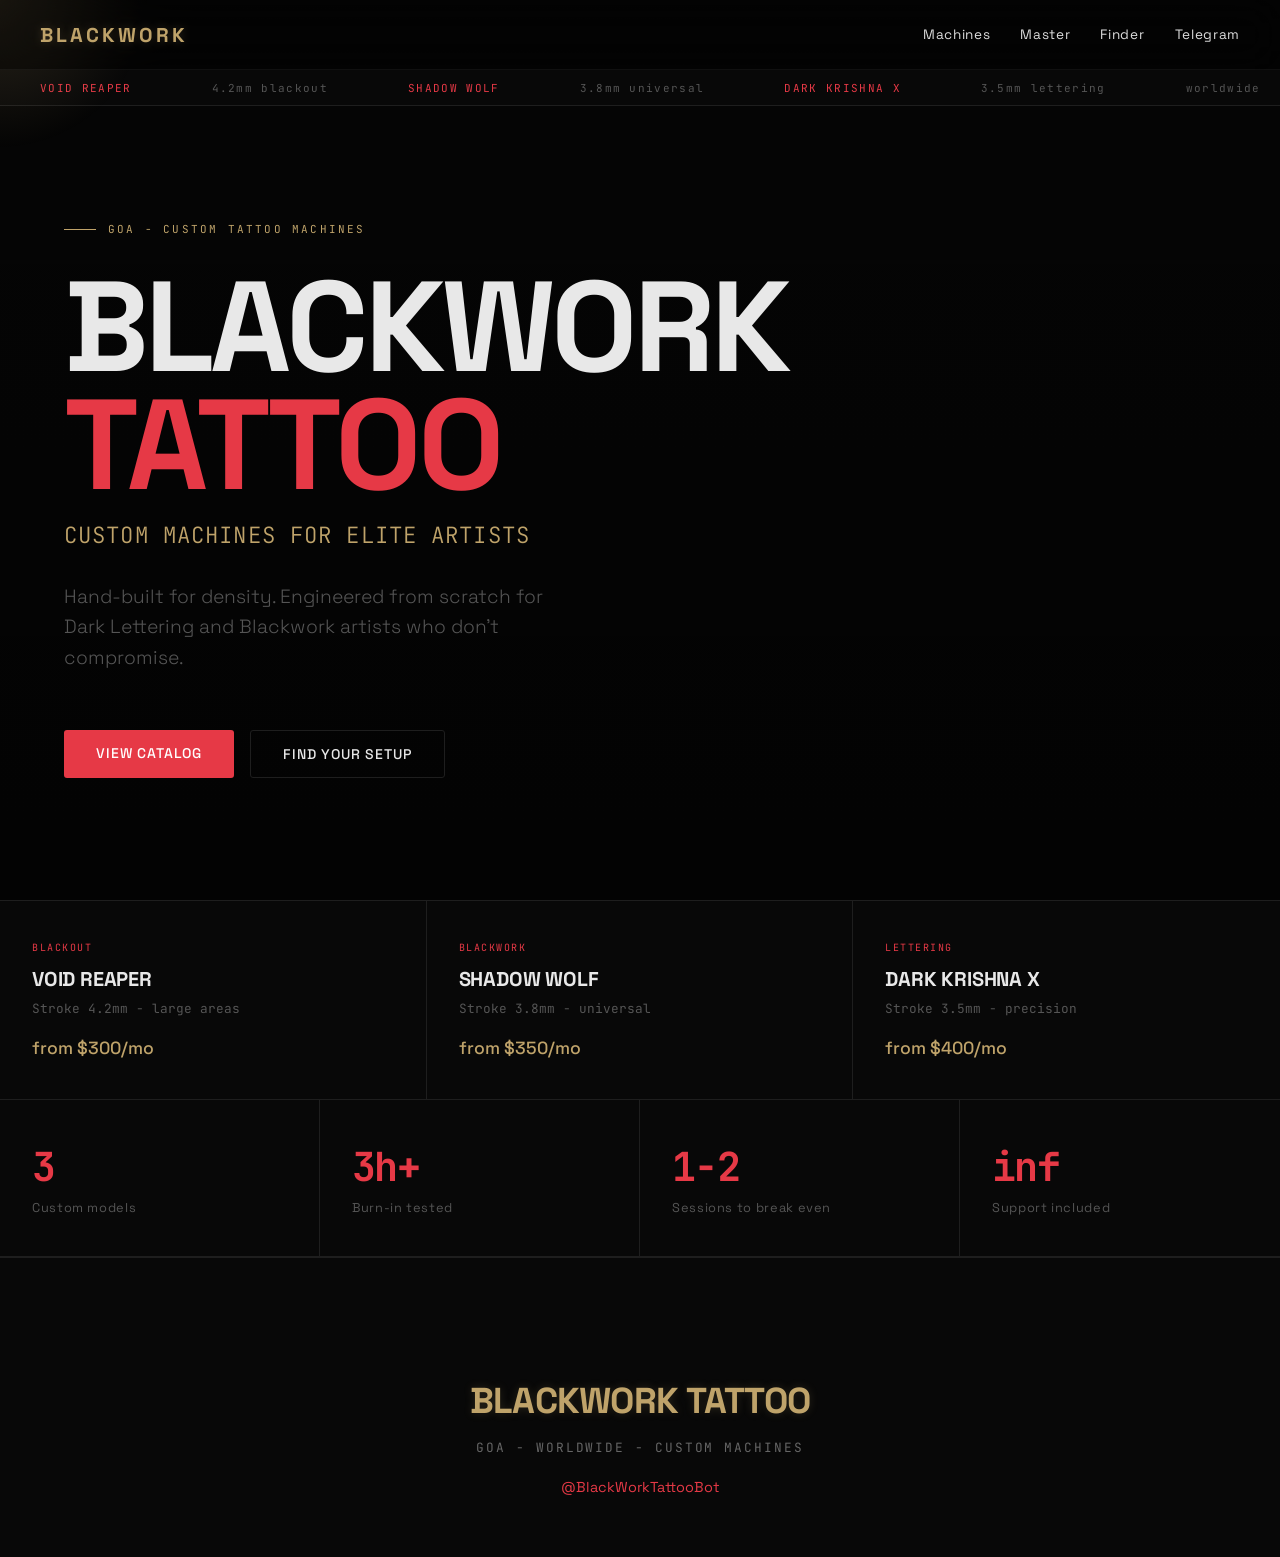
==== commit 7325d42a: "Fix template syntax error" ====
--- a/templates/index.html
+++ b/templates/index.html
@@ -78,13 +78,13 @@
 </nav>
 <div class="ticker-wrap">
   <div class="ticker">
-    <span class="hi">VOID REAPER</span><span>4.2mm · blackout</span>
-    <span class="hi">SHADOW WOLF</span><span>3.8mm · universal</span>
-    <span class="hi">DARK KRISHNA X</span><span>3.5mm · lettering</span>
+    <span class="hi">VOID REAPER</span><span>4.2mm blackout</span>
+    <span class="hi">SHADOW WOLF</span><span>3.8mm universal</span>
+    <span class="hi">DARK KRISHNA X</span><span>3.5mm lettering</span>
     <span>worldwide</span><span>from $300/mo</span>
-    <span class="hi">VOID REAPER</span><span>4.2mm · blackout</span>
-    <span class="hi">SHADOW WOLF</span><span>3.8mm · universal</span>
-    <span class="hi">DARK KRISHNA X</span><span>3.5mm · lettering</span>
+    <span class="hi">VOID REAPER</span><span>4.2mm blackout</span>
+    <span class="hi">SHADOW WOLF</span><span>3.8mm universal</span>
+    <span class="hi">DARK KRISHNA X</span><span>3.5mm lettering</span>
     <span>worldwide</span><span>from $300/mo</span>
   </div>
 </div>
@@ -92,7 +92,7 @@
   <video autoplay muted loop playsinline class="hero-video">
     <source src="/static/video/blackwork.mp4" type="video/mp4">
   </video>
-  <p class="hero-eyebrow fade-in">Goa · Custom tattoo machines</p>
+  <p class="hero-eyebrow fade-in">Goa - Custom tattoo machines</p>
   <h1 class="fade-in">BLACKWORK<br><em>TATTOO</em></h1>
   <p class="hero-tagline fade-in">CUSTOM MACHINES FOR ELITE ARTISTS</p>
   <p class="hero-sub fade-in">Hand-built for density. Engineered from scratch for Dark Lettering and Blackwork artists who don't compromise.</p>
@@ -102,27 +102,27 @@
   </div>
 </section>
 <div class="models fade-in">
-  <div class="model-item" onclick="location.href='/catalog'"><div class="model-tag">Blackout</div><div class="model-name">VOID REAPER</div><div class="model-spec">Stroke 4.2mm · large areas</div><div class="model-price">from $300/mo</div></div>
-  <div class="model-item" onclick="location.href='/catalog'"><div class="model-tag">Blackwork</div><div class="model-name">SHADOW WOLF</div><div class="model-spec">Stroke 3.8mm · universal</div><div class="model-price">from $350/mo</div></div>
-  <div class="model-item" onclick="location.href='/catalog'"><div class="model-tag">Lettering</div><div class="model-name">DARK KRISHNA X</div><div class="model-spec">Stroke 3.5mm · precision</div><div class="model-price">from $400/mo</div></div>
+  <div class="model-item" onclick="location.href='/catalog'"><div class="model-tag">Blackout</div><div class="model-name">VOID REAPER</div><div class="model-spec">Stroke 4.2mm - large areas</div><div class="model-price">from $300/mo</div></div>
+  <div class="model-item" onclick="location.href='/catalog'"><div class="model-tag">Blackwork</div><div class="model-name">SHADOW WOLF</div><div class="model-spec">Stroke 3.8mm - universal</div><div class="model-price">from $350/mo</div></div>
+  <div class="model-item" onclick="location.href='/catalog'"><div class="model-tag">Lettering</div><div class="model-name">DARK KRISHNA X</div><div class="model-spec">Stroke 3.5mm - precision</div><div class="model-price">from $400/mo</div></div>
 </div>
 <div class="stats fade-in">
   <div class="stat"><div class="stat-num">3</div><div class="stat-label">Custom models</div></div>
   <div class="stat"><div class="stat-num">3h+</div><div class="stat-label">Burn-in tested</div></div>
-  <div class="stat"><div class="stat-num">1–2</div><div class="stat-label">Sessions to break even</div></div>
-  <div class="stat"><div class="stat-num">∞</div><div class="stat-label">Support included</div></div>
+  <div class="stat"><div class="stat-num">1-2</div><div class="stat-label">Sessions to break even</div></div>
+  <div class="stat"><div class="stat-num">inf</div><div class="stat-label">Support included</div></div>
 </div>
 <footer class="footer">
   <div class="footer-brand">BLACKWORK TATTOO</div>
-  <div class="footer-copy">GOA • WORLDWIDE • CUSTOM MACHINES</div>
+  <div class="footer-copy">GOA - WORLDWIDE - CUSTOM MACHINES</div>
   <div class="footer-links"><a href="https://t.me/BlackWorkTattooBot">@BlackWorkTattooBot</a></div>
 </footer>
 <script>
-if(window.Telegram?.WebApp){Telegram.WebApp.ready();Telegram.WebApp.expand()}
-document.addEventListener('mousemove',e=>{const g=document.getElementById('cursor-glow');g.style.left=e.clientX+'px';g.style.top=e.clientY+'px'})
-window.addEventListener('load',()=>{setTimeout(()=>{const l=document.getElementById('loader');l.style.opacity='0';setTimeout(()=>l.remove(),800)},800)})
-const obs=new IntersectionObserver(entries=>{entries.forEach(e=>{if(e.isIntersecting)e.target.classList.add('visible')})},{threshold:.1})
-document.querySelectorAll('.fade-in').forEach(el=>obs.observe(el))
+if(window.Telegram&&window.Telegram.WebApp){Telegram.WebApp.ready();Telegram.WebApp.expand()}
+document.addEventListener('mousemove',function(e){var g=document.getElementById('cursor-glow');g.style.left=e.clientX+'px';g.style.top=e.clientY+'px'})
+window.addEventListener('load',function(){setTimeout(function(){var l=document.getElementById('loader');l.style.opacity='0';setTimeout(function(){l.remove()},800)},800)})
+var obs=new IntersectionObserver(function(entries){entries.forEach(function(e){if(e.isIntersecting)e.target.classList.add('visible')})},{threshold:.1})
+document.querySelectorAll('.fade-in').forEach(function(el){obs.observe(el)})
 </script>
 </body>
 </html>
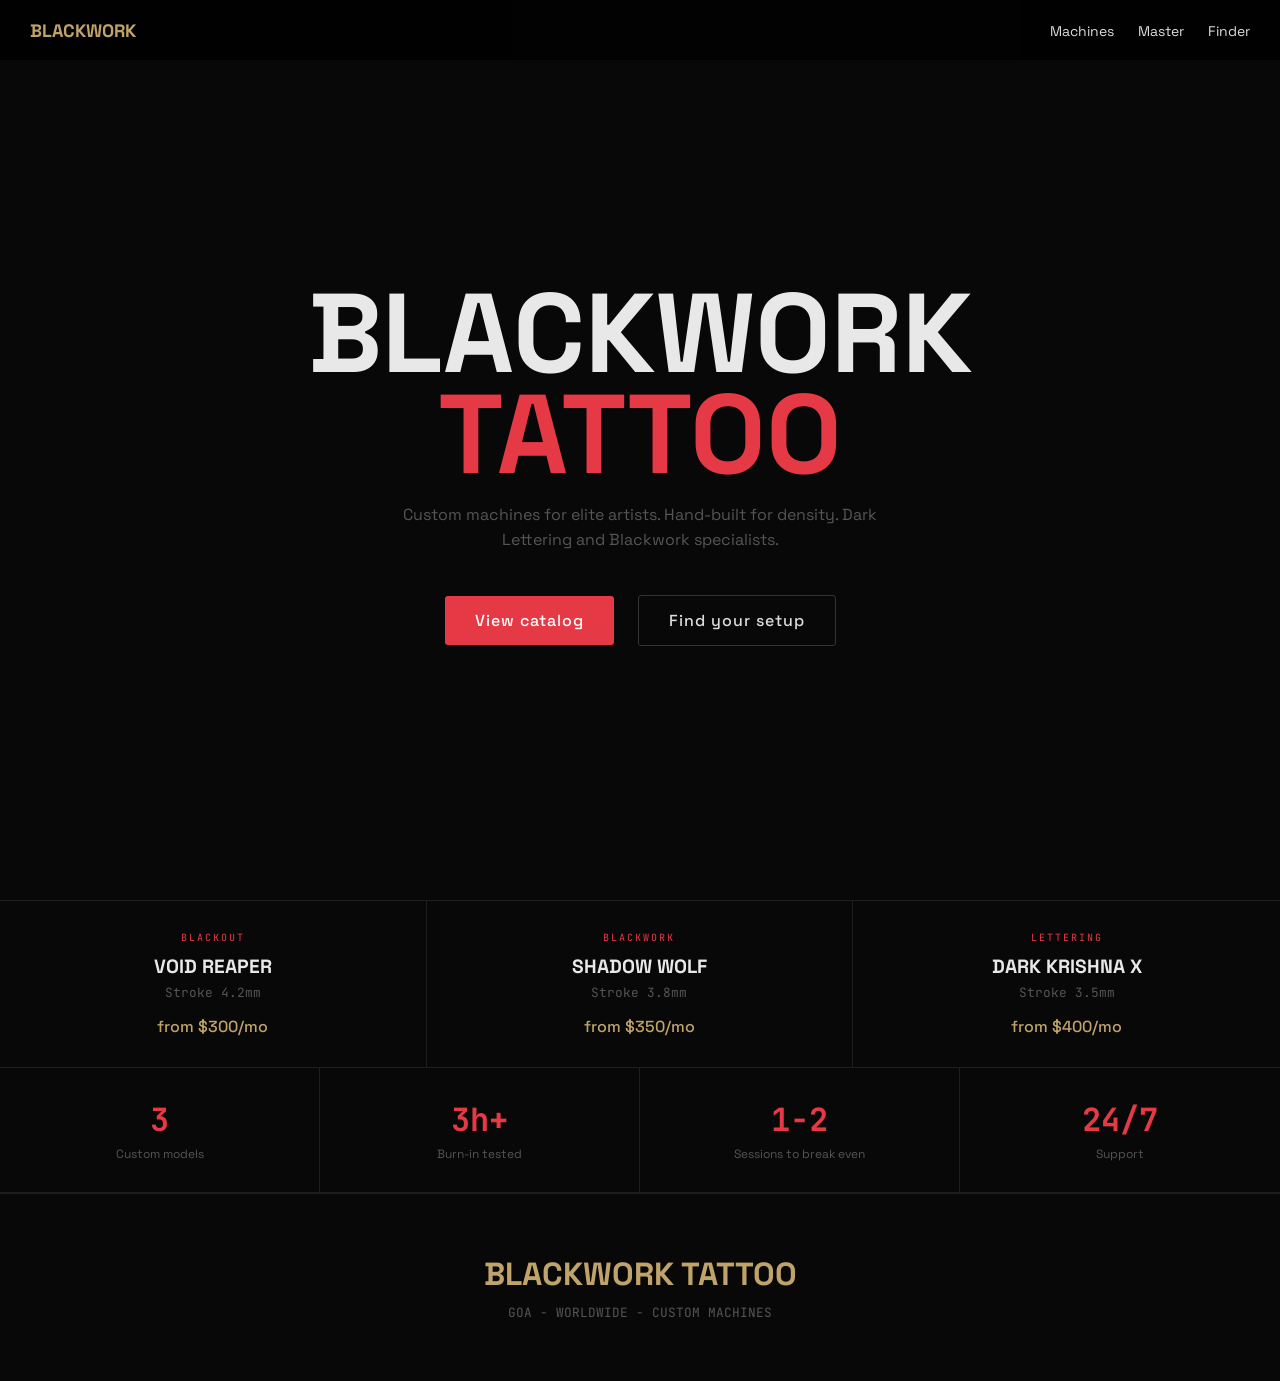
==== commit ccb448d2: "Fix: minimal working index.html without Jinja2 conflicts" ====
--- a/templates/index.html
+++ b/templates/index.html
@@ -2,127 +2,75 @@
 <html lang="en">
 <head>
 <meta charset="UTF-8">
-<meta name="viewport" content="width=device-width, initial-scale=1.0, maximum-scale=1.0, user-scalable=no">
+<meta name="viewport" content="width=device-width, initial-scale=1.0">
 <title>BLACKWORK TATTOO</title>
 <script src="https://telegram.org/js/telegram-web-app.js"></script>
-<link rel="preconnect" href="https://fonts.googleapis.com">
-<link href="https://fonts.googleapis.com/css2?family=Space+Grotesk:wght@300;400;500;700&family=JetBrains+Mono:wght@400;700&display=swap" rel="stylesheet">
+<link href="https://fonts.googleapis.com/css2?family=Space+Grotesk:wght@400;700&family=JetBrains+Mono:wght@400;700&display=swap" rel="stylesheet">
 <style>
 *{margin:0;padding:0;box-sizing:border-box}
-:root{--bg:#080808;--surface:#111;--border:#1e1e1e;--text:#e8e8e8;--muted:#555;--accent:#e63946;--gold:#bfa36a}
-html{scroll-behavior:smooth}
-body{background:var(--bg);color:var(--text);font-family:'Space Grotesk',sans-serif;min-height:100vh;overflow-x:hidden}
-body::after{content:"";position:fixed;inset:0;pointer-events:none;opacity:.035;background-image:url("https://grainy-gradients.vercel.app/noise.svg");mix-blend-mode:overlay;z-index:9999}
-#cursor-glow{position:fixed;width:300px;height:300px;border-radius:50%;pointer-events:none;background:radial-gradient(circle,rgba(191,163,106,.18),transparent 70%);transform:translate(-50%,-50%);z-index:998;display:none}
-@media (hover:hover){#cursor-glow{display:block}}
-@media (hover:none){#cursor-glow{display:none}}
-#loader{position:fixed;inset:0;background:#000;display:flex;justify-content:center;align-items:center;font-family:'Space Grotesk',sans-serif;font-size:clamp(2rem,5vw,3rem);font-weight:700;color:var(--gold);letter-spacing:.15em;z-index:99999;transition:opacity .8s ease}
-.nav{position:fixed;top:0;left:0;right:0;height:70px;display:flex;justify-content:space-between;align-items:center;padding:0 40px;backdrop-filter:blur(20px);background:rgba(0,0,0,.35);border-bottom:1px solid rgba(255,255,255,.05);z-index:999}
-.logo{font-size:20px;font-weight:700;letter-spacing:.15em;color:var(--gold);text-shadow:0 0 10px rgba(191,163,106,.25),0 0 30px rgba(191,163,106,.12)}
-.nav-links{display:flex;gap:30px}
-.nav-links a{color:#ddd;text-decoration:none;font-size:.85rem;letter-spacing:.05em;transition:.3s}
-.nav-links a:hover{color:var(--gold)}
-.ticker-wrap{position:fixed;top:70px;left:0;right:0;z-index:100;border-bottom:1px solid var(--border);background:var(--bg);height:36px;overflow:hidden}
-.ticker{display:flex;align-items:center;height:100%;white-space:nowrap;animation:ticker 22s linear infinite}
-.ticker span{font-family:'JetBrains Mono',monospace;font-size:11px;letter-spacing:.12em;color:var(--muted);padding:0 2.5rem}
-.ticker span.hi{color:var(--accent)}
-@keyframes ticker{from{transform:translateX(0)}to{transform:translateX(-50%)}}
-.hero{position:relative;min-height:100vh;display:flex;flex-direction:column;justify-content:center;padding:180px 5vw 80px;overflow:hidden}
-.hero::before{content:"";position:absolute;inset:0;background:linear-gradient(180deg,rgba(0,0,0,.35),rgba(0,0,0,.65));z-index:-1}
-.hero-video{position:absolute;top:0;left:0;width:100%;height:100%;object-fit:cover;opacity:.15;z-index:-2;filter:grayscale(100%) contrast(120%)}
-.hero-eyebrow{font-family:'JetBrains Mono',monospace;font-size:11px;letter-spacing:.2em;color:var(--gold);text-transform:uppercase;margin-bottom:2rem;display:flex;align-items:center;gap:.75rem}
-.hero-eyebrow::before{content:'';display:block;width:32px;height:1px;background:var(--gold)}
-h1{font-size:clamp(3rem,10vw,8rem);font-weight:700;line-height:.92;letter-spacing:-.03em;margin-bottom:1rem}
-h1 em{font-style:normal;color:var(--accent)}
-.hero-tagline{font-size:clamp(1rem,2vw,1.4rem);color:var(--gold);font-weight:300;letter-spacing:.05em;margin-bottom:2rem;font-family:'JetBrains Mono',monospace}
-.hero-sub{font-size:clamp(1rem,2vw,1.2rem);color:var(--muted);font-weight:300;max-width:480px;line-height:1.6;margin-bottom:3.5rem}
-.hero-actions{display:flex;flex-wrap:wrap;gap:1rem}
-.btn-primary{font-family:'Space Grotesk',sans-serif;font-size:.875rem;font-weight:500;letter-spacing:.06em;text-transform:uppercase;padding:.875rem 2rem;background:var(--accent);color:#fff;border:none;border-radius:3px;text-decoration:none;cursor:pointer;transition:opacity .15s,transform .15s,box-shadow .15s}
-.btn-primary:hover{opacity:.9;transform:translateY(-1px);box-shadow:0 0 30px rgba(230,57,70,.3)}
-.btn-ghost{font-family:'Space Grotesk',sans-serif;font-size:.875rem;font-weight:500;letter-spacing:.06em;text-transform:uppercase;padding:.875rem 2rem;background:transparent;color:var(--text);border:1px solid var(--border);border-radius:3px;text-decoration:none;cursor:pointer;transition:border-color .15s,transform .15s}
-.btn-ghost:hover{border-color:var(--gold);color:var(--gold);transform:translateY(-1px)}
-.models{border-top:1px solid var(--border);display:grid;grid-template-columns:repeat(3,1fr)}
-.model-item{padding:2.5rem 2rem;border-right:1px solid var(--border);transition:background .2s,transform .35s,box-shadow .35s;cursor:pointer}
+body{background:#080808;color:#e8e8e8;font-family:'Space Grotesk',sans-serif;min-height:100vh}
+.nav{position:fixed;top:0;left:0;right:0;height:60px;display:flex;justify-content:space-between;align-items:center;padding:0 30px;background:rgba(0,0,0,.8);z-index:100}
+.logo{font-size:18px;font-weight:700;color:#bfa36a}
+.nav-links a{color:#ddd;text-decoration:none;margin-left:20px;font-size:14px}
+.hero{min-height:100vh;display:flex;flex-direction:column;justify-content:center;padding:100px 5vw 60px;text-align:center}
+h1{font-size:clamp(3rem,10vw,7rem);font-weight:700;line-height:.9;margin-bottom:1rem}
+h1 em{color:#e63946;font-style:normal}
+.hero-sub{color:#555;max-width:500px;margin:0 auto 2rem;font-size:1rem;line-height:1.6}
+.btn{display:inline-block;padding:14px 30px;background:#e63946;color:#fff;text-decoration:none;border-radius:3px;margin:10px;font-weight:500;letter-spacing:1px}
+.btn-outline{background:transparent;border:1px solid #333;color:#ddd}
+.models{display:grid;grid-template-columns:repeat(3,1fr);border-top:1px solid #1e1e1e}
+.model-item{padding:30px;border-right:1px solid #1e1e1e;text-align:center;cursor:pointer;transition:.3s}
+.model-item:hover{background:#111}
 .model-item:last-child{border-right:none}
-.model-item:hover{background:var(--surface);transform:translateY(-8px);box-shadow:0 0 40px rgba(230,57,70,.08),0 0 100px rgba(230,57,70,.03)}
-.model-tag{font-family:'JetBrains Mono',monospace;font-size:10px;letter-spacing:.15em;color:var(--accent);text-transform:uppercase;margin-bottom:.75rem}
-.model-name{font-size:1.25rem;font-weight:700;letter-spacing:-.01em;margin-bottom:.5rem}
-.model-spec{font-size:.8rem;color:var(--muted);font-family:'JetBrains Mono',monospace}
-.model-price{margin-top:1.25rem;font-size:1.1rem;font-weight:500;color:var(--gold)}
-.stats{display:grid;grid-template-columns:repeat(4,1fr);border-top:1px solid var(--border);border-bottom:1px solid var(--border)}
-.stat{padding:2.5rem 2rem;border-right:1px solid var(--border)}
+.model-tag{font-size:10px;color:#e63946;text-transform:uppercase;letter-spacing:2px;margin-bottom:10px;font-family:'JetBrains Mono',monospace}
+.model-name{font-size:1.2rem;font-weight:700;margin-bottom:5px}
+.model-spec{font-size:.8rem;color:#555;font-family:'JetBrains Mono',monospace}
+.model-price{margin-top:15px;color:#bfa36a;font-weight:500}
+.stats{display:grid;grid-template-columns:repeat(4,1fr);border-top:1px solid #1e1e1e;border-bottom:1px solid #1e1e1e}
+.stat{padding:30px;text-align:center;border-right:1px solid #1e1e1e}
 .stat:last-child{border-right:none}
-.stat-num{font-size:2.5rem;font-weight:700;letter-spacing:-.04em;color:var(--accent);font-family:'JetBrains Mono',monospace}
-.stat-label{font-size:.8rem;color:var(--muted);letter-spacing:.05em;margin-top:.4rem}
-.footer{padding:120px 20px 60px;text-align:center;border-top:1px solid var(--border)}
-.footer-brand{font-size:36px;font-weight:700;color:var(--gold);margin-bottom:15px;letter-spacing:-.02em;text-shadow:0 0 10px rgba(191,163,106,.2)}
-.footer-copy{color:#666;letter-spacing:.15em;margin-bottom:20px;font-family:'JetBrains Mono',monospace;font-size:.8rem}
-.footer-links a{color:var(--accent);text-decoration:none;font-size:.9rem;transition:.3s}
-.footer-links a:hover{color:var(--gold)}
-.fade-in{opacity:0;transform:translateY(20px);transition:opacity .6s ease,transform .6s ease}
-.fade-in.visible{opacity:1;transform:none}
-@media(max-width:768px){.nav{padding:0 20px}.nav-links{gap:15px}.nav-links a{font-size:.7rem}.models{grid-template-columns:1fr}.model-item{border-right:none;border-bottom:1px solid var(--border)}.model-item:last-child{border-bottom:none}.stats{grid-template-columns:repeat(2,1fr)}.stat:nth-child(2){border-right:none}.stat:nth-child(3){border-right:1px solid var(--border)}}
+.stat-num{font-size:2rem;font-weight:700;color:#e63946;font-family:'JetBrains Mono',monospace}
+.stat-label{font-size:.75rem;color:#555;margin-top:5px}
+.footer{padding:60px 20px;text-align:center;border-top:1px solid #1e1e1e}
+.footer-brand{font-size:2rem;font-weight:700;color:#bfa36a;margin-bottom:10px}
+.footer-copy{color:#555;font-size:.8rem;font-family:'JetBrains Mono',monospace}
+@media(max-width:768px){.models{grid-template-columns:1fr}.model-item{border-right:none;border-bottom:1px solid #1e1e1e}.stats{grid-template-columns:repeat(2,1fr)}}
 </style>
 </head>
 <body>
-<div id="loader">BLACKWORK</div>
-<div id="cursor-glow"></div>
 <nav class="nav">
   <div class="logo">BLACKWORK</div>
   <div class="nav-links">
     <a href="/catalog">Machines</a>
     <a href="/masters">Master</a>
     <a href="/setup_finder">Finder</a>
-    <a href="https://t.me/BlackWorkTattooBot">Telegram</a>
   </div>
 </nav>
-<div class="ticker-wrap">
-  <div class="ticker">
-    <span class="hi">VOID REAPER</span><span>4.2mm blackout</span>
-    <span class="hi">SHADOW WOLF</span><span>3.8mm universal</span>
-    <span class="hi">DARK KRISHNA X</span><span>3.5mm lettering</span>
-    <span>worldwide</span><span>from $300/mo</span>
-    <span class="hi">VOID REAPER</span><span>4.2mm blackout</span>
-    <span class="hi">SHADOW WOLF</span><span>3.8mm universal</span>
-    <span class="hi">DARK KRISHNA X</span><span>3.5mm lettering</span>
-    <span>worldwide</span><span>from $300/mo</span>
-  </div>
-</div>
 <section class="hero">
-  <video autoplay muted loop playsinline class="hero-video">
-    <source src="/static/video/blackwork.mp4" type="video/mp4">
-  </video>
-  <p class="hero-eyebrow fade-in">Goa - Custom tattoo machines</p>
-  <h1 class="fade-in">BLACKWORK<br><em>TATTOO</em></h1>
-  <p class="hero-tagline fade-in">CUSTOM MACHINES FOR ELITE ARTISTS</p>
-  <p class="hero-sub fade-in">Hand-built for density. Engineered from scratch for Dark Lettering and Blackwork artists who don't compromise.</p>
-  <div class="hero-actions fade-in">
-    <a href="/catalog" class="btn-primary">View catalog</a>
-    <a href="/setup_finder" class="btn-ghost">Find your setup</a>
+  <h1>BLACKWORK<br><em>TATTOO</em></h1>
+  <p class="hero-sub">Custom machines for elite artists. Hand-built for density. Dark Lettering and Blackwork specialists.</p>
+  <div>
+    <a href="/catalog" class="btn">View catalog</a>
+    <a href="/setup_finder" class="btn btn-outline">Find your setup</a>
   </div>
 </section>
-<div class="models fade-in">
-  <div class="model-item" onclick="location.href='/catalog'"><div class="model-tag">Blackout</div><div class="model-name">VOID REAPER</div><div class="model-spec">Stroke 4.2mm - large areas</div><div class="model-price">from $300/mo</div></div>
-  <div class="model-item" onclick="location.href='/catalog'"><div class="model-tag">Blackwork</div><div class="model-name">SHADOW WOLF</div><div class="model-spec">Stroke 3.8mm - universal</div><div class="model-price">from $350/mo</div></div>
-  <div class="model-item" onclick="location.href='/catalog'"><div class="model-tag">Lettering</div><div class="model-name">DARK KRISHNA X</div><div class="model-spec">Stroke 3.5mm - precision</div><div class="model-price">from $400/mo</div></div>
+<div class="models">
+  <div class="model-item" onclick="location.href='/catalog'"><div class="model-tag">Blackout</div><div class="model-name">VOID REAPER</div><div class="model-spec">Stroke 4.2mm</div><div class="model-price">from $300/mo</div></div>
+  <div class="model-item" onclick="location.href='/catalog'"><div class="model-tag">Blackwork</div><div class="model-name">SHADOW WOLF</div><div class="model-spec">Stroke 3.8mm</div><div class="model-price">from $350/mo</div></div>
+  <div class="model-item" onclick="location.href='/catalog'"><div class="model-tag">Lettering</div><div class="model-name">DARK KRISHNA X</div><div class="model-spec">Stroke 3.5mm</div><div class="model-price">from $400/mo</div></div>
 </div>
-<div class="stats fade-in">
+<div class="stats">
   <div class="stat"><div class="stat-num">3</div><div class="stat-label">Custom models</div></div>
   <div class="stat"><div class="stat-num">3h+</div><div class="stat-label">Burn-in tested</div></div>
   <div class="stat"><div class="stat-num">1-2</div><div class="stat-label">Sessions to break even</div></div>
-  <div class="stat"><div class="stat-num">inf</div><div class="stat-label">Support included</div></div>
+  <div class="stat"><div class="stat-num">24/7</div><div class="stat-label">Support</div></div>
 </div>
 <footer class="footer">
   <div class="footer-brand">BLACKWORK TATTOO</div>
   <div class="footer-copy">GOA - WORLDWIDE - CUSTOM MACHINES</div>
-  <div class="footer-links"><a href="https://t.me/BlackWorkTattooBot">@BlackWorkTattooBot</a></div>
 </footer>
 <script>
 if(window.Telegram&&window.Telegram.WebApp){Telegram.WebApp.ready();Telegram.WebApp.expand()}
-document.addEventListener('mousemove',function(e){var g=document.getElementById('cursor-glow');g.style.left=e.clientX+'px';g.style.top=e.clientY+'px'})
-window.addEventListener('load',function(){setTimeout(function(){var l=document.getElementById('loader');l.style.opacity='0';setTimeout(function(){l.remove()},800)},800)})
-var obs=new IntersectionObserver(function(entries){entries.forEach(function(e){if(e.isIntersecting)e.target.classList.add('visible')})},{threshold:.1})
-document.querySelectorAll('.fade-in').forEach(function(el){obs.observe(el)})
 </script>
 </body>
 </html>
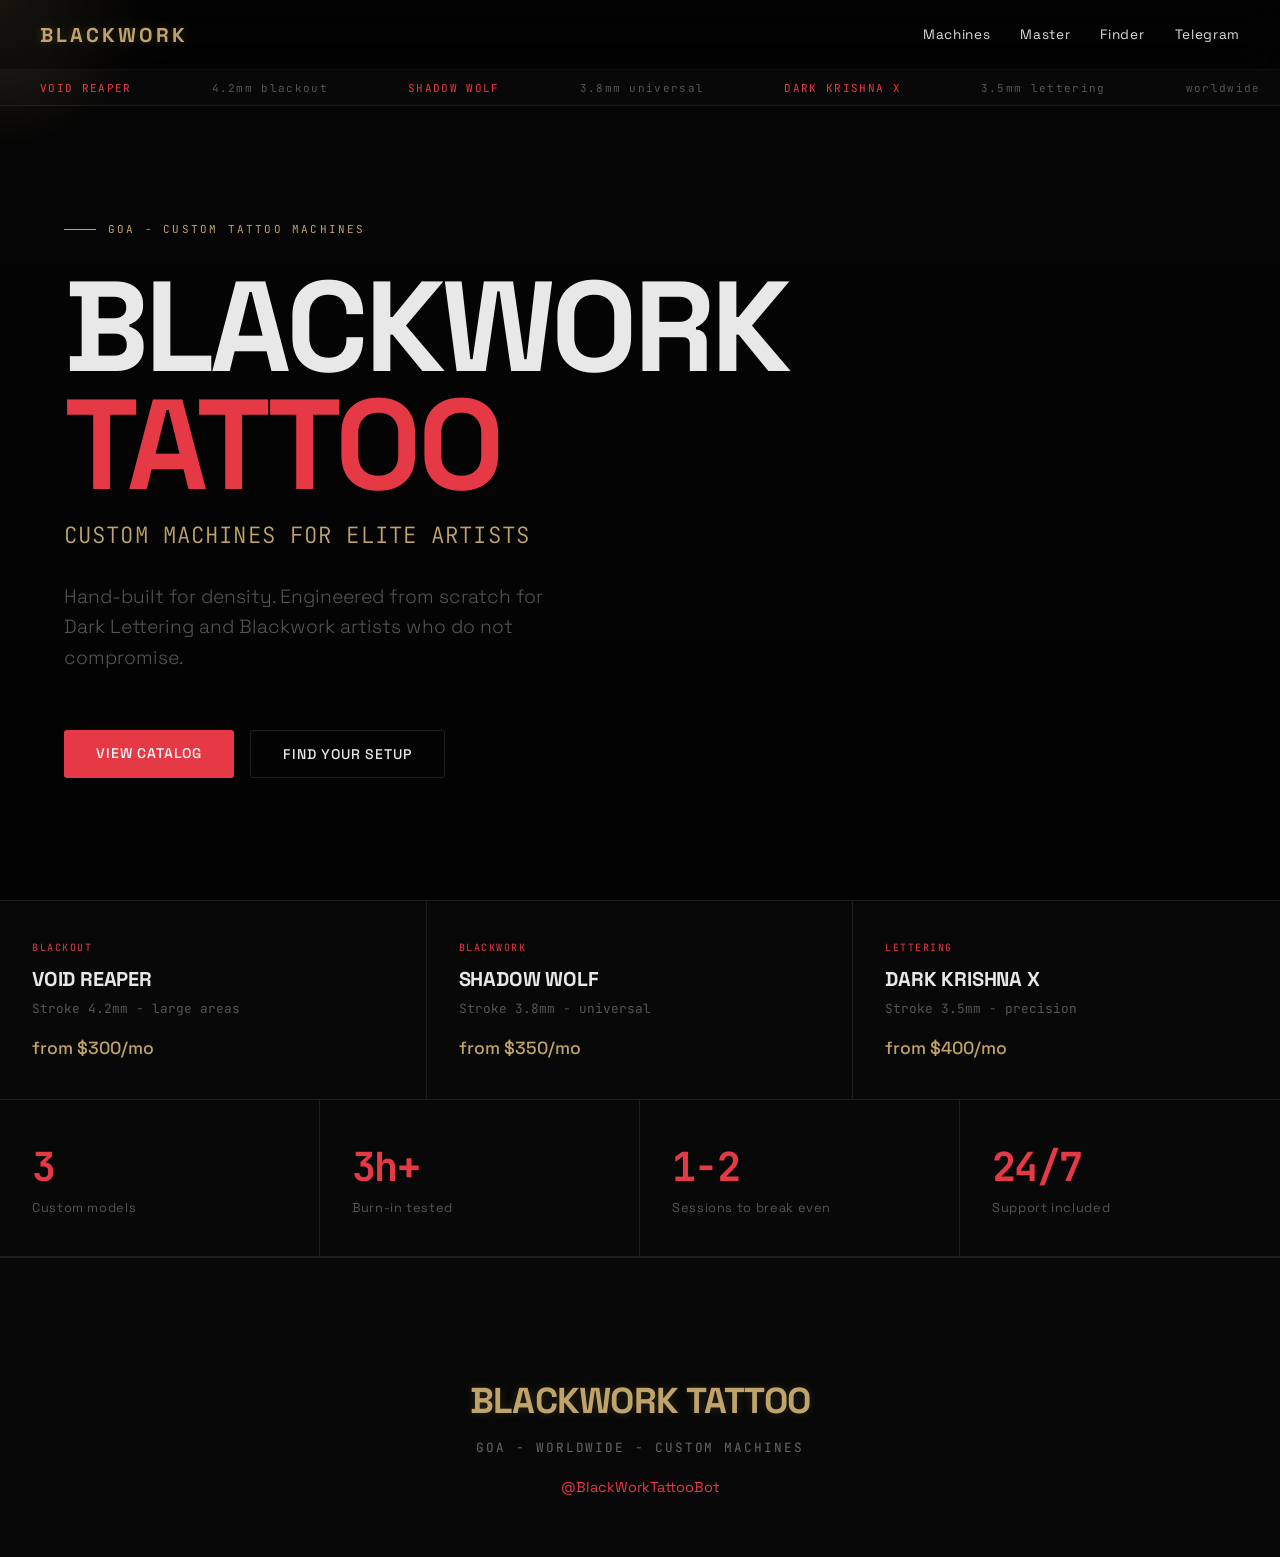
==== commit d78985cd: "All premium effects: noise, cursor glow, loader, ticker, video, fade-in" ====
--- a/templates/index.html
+++ b/templates/index.html
@@ -2,75 +2,126 @@
 <html lang="en">
 <head>
 <meta charset="UTF-8">
-<meta name="viewport" content="width=device-width, initial-scale=1.0">
+<meta name="viewport" content="width=device-width, initial-scale=1.0, maximum-scale=1.0, user-scalable=no">
 <title>BLACKWORK TATTOO</title>
 <script src="https://telegram.org/js/telegram-web-app.js"></script>
-<link href="https://fonts.googleapis.com/css2?family=Space+Grotesk:wght@400;700&family=JetBrains+Mono:wght@400;700&display=swap" rel="stylesheet">
+<link href="https://fonts.googleapis.com/css2?family=Space+Grotesk:wght@300;400;500;700&family=JetBrains+Mono:wght@400;700&display=swap" rel="stylesheet">
 <style>
 *{margin:0;padding:0;box-sizing:border-box}
-body{background:#080808;color:#e8e8e8;font-family:'Space Grotesk',sans-serif;min-height:100vh}
-.nav{position:fixed;top:0;left:0;right:0;height:60px;display:flex;justify-content:space-between;align-items:center;padding:0 30px;background:rgba(0,0,0,.8);z-index:100}
-.logo{font-size:18px;font-weight:700;color:#bfa36a}
-.nav-links a{color:#ddd;text-decoration:none;margin-left:20px;font-size:14px}
-.hero{min-height:100vh;display:flex;flex-direction:column;justify-content:center;padding:100px 5vw 60px;text-align:center}
-h1{font-size:clamp(3rem,10vw,7rem);font-weight:700;line-height:.9;margin-bottom:1rem}
-h1 em{color:#e63946;font-style:normal}
-.hero-sub{color:#555;max-width:500px;margin:0 auto 2rem;font-size:1rem;line-height:1.6}
-.btn{display:inline-block;padding:14px 30px;background:#e63946;color:#fff;text-decoration:none;border-radius:3px;margin:10px;font-weight:500;letter-spacing:1px}
-.btn-outline{background:transparent;border:1px solid #333;color:#ddd}
-.models{display:grid;grid-template-columns:repeat(3,1fr);border-top:1px solid #1e1e1e}
-.model-item{padding:30px;border-right:1px solid #1e1e1e;text-align:center;cursor:pointer;transition:.3s}
-.model-item:hover{background:#111}
+:root{--bg:#080808;--surface:#111;--border:#1e1e1e;--text:#e8e8e8;--muted:#555;--accent:#e63946;--gold:#bfa36a}
+html{scroll-behavior:smooth}
+body{background:var(--bg);color:var(--text);font-family:'Space Grotesk',sans-serif;min-height:100vh;overflow-x:hidden}
+body::after{content:"";position:fixed;inset:0;pointer-events:none;opacity:.035;background-image:url("https://grainy-gradients.vercel.app/noise.svg");mix-blend-mode:overlay;z-index:9999}
+#cursor-glow{position:fixed;width:300px;height:300px;border-radius:50%;pointer-events:none;background:radial-gradient(circle,rgba(191,163,106,.18),transparent 70%);transform:translate(-50%,-50%);z-index:998;display:none}
+@media (hover:hover){#cursor-glow{display:block}}
+@media (hover:none){#cursor-glow{display:none}}
+#loader{position:fixed;inset:0;background:#000;display:flex;justify-content:center;align-items:center;font-family:'Space Grotesk',sans-serif;font-size:clamp(2rem,5vw,3rem);font-weight:700;color:var(--gold);letter-spacing:.15em;z-index:99999;transition:opacity .8s ease}
+.nav{position:fixed;top:0;left:0;right:0;height:70px;display:flex;justify-content:space-between;align-items:center;padding:0 40px;backdrop-filter:blur(20px);background:rgba(0,0,0,.35);border-bottom:1px solid rgba(255,255,255,.05);z-index:999}
+.logo{font-size:20px;font-weight:700;letter-spacing:.15em;color:var(--gold);text-shadow:0 0 10px rgba(191,163,106,.25),0 0 30px rgba(191,163,106,.12)}
+.nav-links{display:flex;gap:30px}
+.nav-links a{color:#ddd;text-decoration:none;font-size:.85rem;letter-spacing:.05em;transition:.3s}
+.nav-links a:hover{color:var(--gold)}
+.ticker-wrap{position:fixed;top:70px;left:0;right:0;z-index:100;border-bottom:1px solid var(--border);background:var(--bg);height:36px;overflow:hidden}
+.ticker{display:flex;align-items:center;height:100%;white-space:nowrap;animation:ticker 22s linear infinite}
+.ticker span{font-family:'JetBrains Mono',monospace;font-size:11px;letter-spacing:.12em;color:var(--muted);padding:0 2.5rem}
+.ticker span.hi{color:var(--accent)}
+@keyframes ticker{from{transform:translateX(0)}to{transform:translateX(-50%)}}
+.hero{position:relative;min-height:100vh;display:flex;flex-direction:column;justify-content:center;padding:180px 5vw 80px;overflow:hidden}
+.hero::before{content:"";position:absolute;inset:0;background:linear-gradient(180deg,rgba(0,0,0,.35),rgba(0,0,0,.65));z-index:-1}
+.hero-video{position:absolute;top:0;left:0;width:100%;height:100%;object-fit:cover;opacity:.15;z-index:-2;filter:grayscale(100%) contrast(120%)}
+.hero-eyebrow{font-family:'JetBrains Mono',monospace;font-size:11px;letter-spacing:.2em;color:var(--gold);text-transform:uppercase;margin-bottom:2rem;display:flex;align-items:center;gap:.75rem}
+.hero-eyebrow::before{content:'';display:block;width:32px;height:1px;background:var(--gold)}
+h1{font-size:clamp(3rem,10vw,8rem);font-weight:700;line-height:.92;letter-spacing:-.03em;margin-bottom:1rem}
+h1 em{font-style:normal;color:var(--accent)}
+.hero-tagline{font-size:clamp(1rem,2vw,1.4rem);color:var(--gold);font-weight:300;letter-spacing:.05em;margin-bottom:2rem;font-family:'JetBrains Mono',monospace}
+.hero-sub{font-size:clamp(1rem,2vw,1.2rem);color:var(--muted);font-weight:300;max-width:480px;line-height:1.6;margin-bottom:3.5rem}
+.hero-actions{display:flex;flex-wrap:wrap;gap:1rem}
+.btn-primary{font-family:'Space Grotesk',sans-serif;font-size:.875rem;font-weight:500;letter-spacing:.06em;text-transform:uppercase;padding:.875rem 2rem;background:var(--accent);color:#fff;border:none;border-radius:3px;text-decoration:none;cursor:pointer;transition:opacity .15s,transform .15s,box-shadow .15s}
+.btn-primary:hover{opacity:.9;transform:translateY(-1px);box-shadow:0 0 30px rgba(230,57,70,.3)}
+.btn-ghost{font-family:'Space Grotesk',sans-serif;font-size:.875rem;font-weight:500;letter-spacing:.06em;text-transform:uppercase;padding:.875rem 2rem;background:transparent;color:var(--text);border:1px solid var(--border);border-radius:3px;text-decoration:none;cursor:pointer;transition:border-color .15s,transform .15s}
+.btn-ghost:hover{border-color:var(--gold);color:var(--gold);transform:translateY(-1px)}
+.models{border-top:1px solid var(--border);display:grid;grid-template-columns:repeat(3,1fr)}
+.model-item{padding:2.5rem 2rem;border-right:1px solid var(--border);transition:background .2s,transform .35s,box-shadow .35s;cursor:pointer}
 .model-item:last-child{border-right:none}
-.model-tag{font-size:10px;color:#e63946;text-transform:uppercase;letter-spacing:2px;margin-bottom:10px;font-family:'JetBrains Mono',monospace}
-.model-name{font-size:1.2rem;font-weight:700;margin-bottom:5px}
-.model-spec{font-size:.8rem;color:#555;font-family:'JetBrains Mono',monospace}
-.model-price{margin-top:15px;color:#bfa36a;font-weight:500}
-.stats{display:grid;grid-template-columns:repeat(4,1fr);border-top:1px solid #1e1e1e;border-bottom:1px solid #1e1e1e}
-.stat{padding:30px;text-align:center;border-right:1px solid #1e1e1e}
+.model-item:hover{background:var(--surface);transform:translateY(-8px);box-shadow:0 0 40px rgba(230,57,70,.08),0 0 100px rgba(230,57,70,.03)}
+.model-tag{font-family:'JetBrains Mono',monospace;font-size:10px;letter-spacing:.15em;color:var(--accent);text-transform:uppercase;margin-bottom:.75rem}
+.model-name{font-size:1.25rem;font-weight:700;letter-spacing:-.01em;margin-bottom:.5rem}
+.model-spec{font-size:.8rem;color:var(--muted);font-family:'JetBrains Mono',monospace}
+.model-price{margin-top:1.25rem;font-size:1.1rem;font-weight:500;color:var(--gold)}
+.stats{display:grid;grid-template-columns:repeat(4,1fr);border-top:1px solid var(--border);border-bottom:1px solid var(--border)}
+.stat{padding:2.5rem 2rem;border-right:1px solid var(--border)}
 .stat:last-child{border-right:none}
-.stat-num{font-size:2rem;font-weight:700;color:#e63946;font-family:'JetBrains Mono',monospace}
-.stat-label{font-size:.75rem;color:#555;margin-top:5px}
-.footer{padding:60px 20px;text-align:center;border-top:1px solid #1e1e1e}
-.footer-brand{font-size:2rem;font-weight:700;color:#bfa36a;margin-bottom:10px}
-.footer-copy{color:#555;font-size:.8rem;font-family:'JetBrains Mono',monospace}
-@media(max-width:768px){.models{grid-template-columns:1fr}.model-item{border-right:none;border-bottom:1px solid #1e1e1e}.stats{grid-template-columns:repeat(2,1fr)}}
+.stat-num{font-size:2.5rem;font-weight:700;letter-spacing:-.04em;color:var(--accent);font-family:'JetBrains Mono',monospace}
+.stat-label{font-size:.8rem;color:var(--muted);letter-spacing:.05em;margin-top:.4rem}
+.footer{padding:120px 20px 60px;text-align:center;border-top:1px solid var(--border)}
+.footer-brand{font-size:36px;font-weight:700;color:var(--gold);margin-bottom:15px;letter-spacing:-.02em;text-shadow:0 0 10px rgba(191,163,106,.2)}
+.footer-copy{color:#666;letter-spacing:.15em;margin-bottom:20px;font-family:'JetBrains Mono',monospace;font-size:.8rem}
+.footer-links a{color:var(--accent);text-decoration:none;font-size:.9rem;transition:.3s}
+.footer-links a:hover{color:var(--gold)}
+.fade-in{opacity:0;transform:translateY(20px);transition:opacity .6s ease,transform .6s ease}
+.fade-in.visible{opacity:1;transform:none}
+@media(max-width:768px){.nav{padding:0 20px}.nav-links{gap:15px}.nav-links a{font-size:.7rem}.models{grid-template-columns:1fr}.model-item{border-right:none;border-bottom:1px solid var(--border)}.model-item:last-child{border-bottom:none}.stats{grid-template-columns:repeat(2,1fr)}.stat:nth-child(2){border-right:none}.stat:nth-child(3){border-right:1px solid var(--border)}}
 </style>
 </head>
 <body>
+<div id="loader">BLACKWORK</div>
+<div id="cursor-glow"></div>
 <nav class="nav">
   <div class="logo">BLACKWORK</div>
   <div class="nav-links">
     <a href="/catalog">Machines</a>
     <a href="/masters">Master</a>
     <a href="/setup_finder">Finder</a>
+    <a href="https://t.me/BlackWorkTattooBot">Telegram</a>
   </div>
 </nav>
+<div class="ticker-wrap">
+  <div class="ticker">
+    <span class="hi">VOID REAPER</span><span>4.2mm blackout</span>
+    <span class="hi">SHADOW WOLF</span><span>3.8mm universal</span>
+    <span class="hi">DARK KRISHNA X</span><span>3.5mm lettering</span>
+    <span>worldwide</span><span>from $300/mo</span>
+    <span class="hi">VOID REAPER</span><span>4.2mm blackout</span>
+    <span class="hi">SHADOW WOLF</span><span>3.8mm universal</span>
+    <span class="hi">DARK KRISHNA X</span><span>3.5mm lettering</span>
+    <span>worldwide</span><span>from $300/mo</span>
+  </div>
+</div>
 <section class="hero">
-  <h1>BLACKWORK<br><em>TATTOO</em></h1>
-  <p class="hero-sub">Custom machines for elite artists. Hand-built for density. Dark Lettering and Blackwork specialists.</p>
-  <div>
-    <a href="/catalog" class="btn">View catalog</a>
-    <a href="/setup_finder" class="btn btn-outline">Find your setup</a>
+  <video autoplay muted loop playsinline class="hero-video">
+    <source src="/static/video/blackwork.mp4" type="video/mp4">
+  </video>
+  <p class="hero-eyebrow fade-in">Goa - Custom tattoo machines</p>
+  <h1 class="fade-in">BLACKWORK<br><em>TATTOO</em></h1>
+  <p class="hero-tagline fade-in">CUSTOM MACHINES FOR ELITE ARTISTS</p>
+  <p class="hero-sub fade-in">Hand-built for density. Engineered from scratch for Dark Lettering and Blackwork artists who do not compromise.</p>
+  <div class="hero-actions fade-in">
+    <a href="/catalog" class="btn-primary">View catalog</a>
+    <a href="/setup_finder" class="btn-ghost">Find your setup</a>
   </div>
 </section>
-<div class="models">
-  <div class="model-item" onclick="location.href='/catalog'"><div class="model-tag">Blackout</div><div class="model-name">VOID REAPER</div><div class="model-spec">Stroke 4.2mm</div><div class="model-price">from $300/mo</div></div>
-  <div class="model-item" onclick="location.href='/catalog'"><div class="model-tag">Blackwork</div><div class="model-name">SHADOW WOLF</div><div class="model-spec">Stroke 3.8mm</div><div class="model-price">from $350/mo</div></div>
-  <div class="model-item" onclick="location.href='/catalog'"><div class="model-tag">Lettering</div><div class="model-name">DARK KRISHNA X</div><div class="model-spec">Stroke 3.5mm</div><div class="model-price">from $400/mo</div></div>
+<div class="models fade-in">
+  <div class="model-item" onclick="location.href='/catalog'"><div class="model-tag">Blackout</div><div class="model-name">VOID REAPER</div><div class="model-spec">Stroke 4.2mm - large areas</div><div class="model-price">from $300/mo</div></div>
+  <div class="model-item" onclick="location.href='/catalog'"><div class="model-tag">Blackwork</div><div class="model-name">SHADOW WOLF</div><div class="model-spec">Stroke 3.8mm - universal</div><div class="model-price">from $350/mo</div></div>
+  <div class="model-item" onclick="location.href='/catalog'"><div class="model-tag">Lettering</div><div class="model-name">DARK KRISHNA X</div><div class="model-spec">Stroke 3.5mm - precision</div><div class="model-price">from $400/mo</div></div>
 </div>
-<div class="stats">
+<div class="stats fade-in">
   <div class="stat"><div class="stat-num">3</div><div class="stat-label">Custom models</div></div>
   <div class="stat"><div class="stat-num">3h+</div><div class="stat-label">Burn-in tested</div></div>
   <div class="stat"><div class="stat-num">1-2</div><div class="stat-label">Sessions to break even</div></div>
-  <div class="stat"><div class="stat-num">24/7</div><div class="stat-label">Support</div></div>
+  <div class="stat"><div class="stat-num">24/7</div><div class="stat-label">Support included</div></div>
 </div>
 <footer class="footer">
   <div class="footer-brand">BLACKWORK TATTOO</div>
   <div class="footer-copy">GOA - WORLDWIDE - CUSTOM MACHINES</div>
+  <div class="footer-links"><a href="https://t.me/BlackWorkTattooBot">@BlackWorkTattooBot</a></div>
 </footer>
 <script>
 if(window.Telegram&&window.Telegram.WebApp){Telegram.WebApp.ready();Telegram.WebApp.expand()}
+document.addEventListener('mousemove',function(e){var g=document.getElementById('cursor-glow');if(g){g.style.left=e.clientX+'px';g.style.top=e.clientY+'px'}})
+window.addEventListener('load',function(){setTimeout(function(){var l=document.getElementById('loader');if(l){l.style.opacity='0';setTimeout(function(){l.remove()},800)}},800)})
+var obs=new IntersectionObserver(function(entries){entries.forEach(function(e){if(e.isIntersecting)e.target.classList.add('visible')})},{threshold:.1})
+document.querySelectorAll('.fade-in').forEach(function(el){obs.observe(el)})
 </script>
 </body>
 </html>
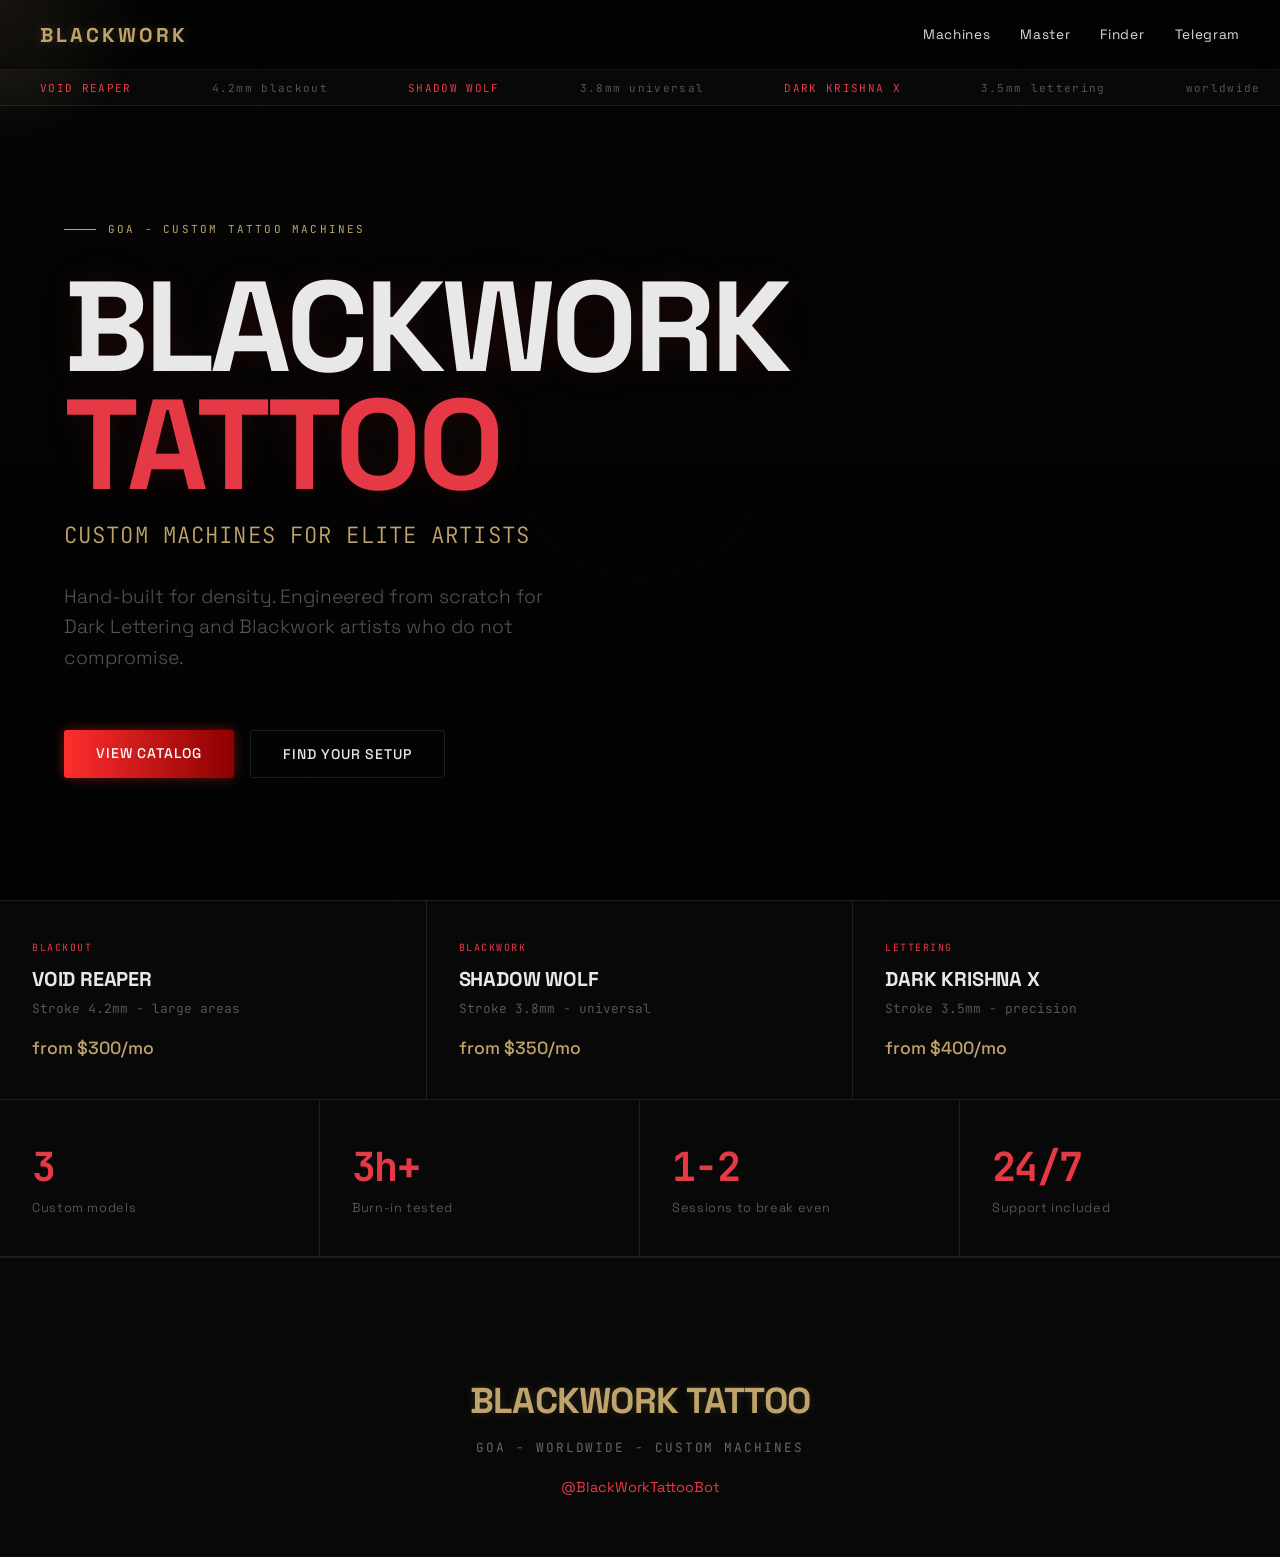
==== commit d94f4038: "Add ritual CSS: occult bg, smoke, glow, blood buttons" ====
--- a/templates/index.html
+++ b/templates/index.html
@@ -62,6 +62,7 @@
 .fade-in.visible{opacity:1;transform:none}
 @media(max-width:768px){.nav{padding:0 20px}.nav-links{gap:15px}.nav-links a{font-size:.7rem}.models{grid-template-columns:1fr}.model-item{border-right:none;border-bottom:1px solid var(--border)}.model-item:last-child{border-bottom:none}.stats{grid-template-columns:repeat(2,1fr)}.stat:nth-child(2){border-right:none}.stat:nth-child(3){border-right:1px solid var(--border)}}
 </style>
+<link rel="stylesheet" href="/static/css/ritual.css">
 </head>
 <body>
 <div id="loader">BLACKWORK</div>
--- a/static/css/ritual.css
+++ b/static/css/ritual.css
@@ -0,0 +1,89 @@
+/* 🔥 RITUAL INTERFACE — BLACKWORK TATTOO */
+/* Живой алтарь технологий */
+
+/* Основной фон с пульсацией */
+body::before {
+  content:'';
+  position:fixed;
+  inset:0;
+  background:url('/static/img/occult_bg.svg') repeat center center;
+  background-size:cover;
+  animation:flicker 8s infinite ease-in-out;
+  opacity:.1;
+  z-index:-1;
+}
+@keyframes flicker {
+  0%,100%{opacity:.06}
+  30%{opacity:.1}
+  60%{opacity:.04}
+  85%{opacity:.12}
+}
+
+/* Дымовой слой */
+body::after {
+  content:'';
+  position:fixed;
+  inset:0;
+  background:radial-gradient(circle at 50% 50%,rgba(255,46,46,.05),transparent 70%);
+  animation:smoke 12s infinite ease-in-out;
+  z-index:-1;
+}
+@keyframes smoke {
+  0%,100%{transform:translateY(0) scale(1)}
+  25%{transform:translateY(-15px) scale(1.02)}
+  50%{transform:translateY(-8px) scale(1)}
+  75%{transform:translateY(-20px) scale(1.03)}
+}
+
+/* Светящиеся элементы */
+.glow {
+  text-shadow:0 0 8px rgba(255,46,46,.6),0 0 20px rgba(255,46,46,.3);
+  color:#ff2e2e;
+  animation:glowPulse 4s infinite ease-in-out;
+}
+@keyframes glowPulse {
+  0%,100%{opacity:1}
+  50%{opacity:.7}
+}
+
+/* Кнопки с ритуальным эффектом крови */
+.btn-primary {
+  background:linear-gradient(90deg,#ff2e2e,#8b0000);
+  box-shadow:0 0 12px rgba(255,46,46,.4);
+  transition:transform .2s,box-shadow .3s,background .3s;
+}
+.btn-primary:hover {
+  transform:translateY(-2px);
+  box-shadow:0 0 25px rgba(255,46,46,.7),0 0 50px rgba(255,46,46,.2);
+  background:linear-gradient(90deg,#ff4444,#a00000);
+}
+
+/* Карточки с ритуальным свечением */
+.card:hover, .model-item:hover {
+  box-shadow:0 0 30px rgba(255,46,46,.15),0 0 60px rgba(139,0,0,.1) !important;
+}
+
+/* Плавные переходы для всего */
+* {
+  transition:background .3s,color .3s,border-color .3s,opacity .3s,transform .3s,box-shadow .3s;
+}
+
+/* Пульсация для лого */
+.logo {
+  animation:logoPulse 5s infinite ease-in-out;
+}
+@keyframes logoPulse {
+  0%,100%{text-shadow:0 0 10px rgba(191,163,106,.25),0 0 30px rgba(191,163,106,.12)}
+  50%{text-shadow:0 0 20px rgba(191,163,106,.5),0 0 60px rgba(191,163,106,.25)}
+}
+
+/* Свечение для hero-заголовка */
+h1 {
+  text-shadow:0 0 30px rgba(255,46,46,.1),0 0 60px rgba(139,0,0,.05);
+}
+
+/* Анимация для кнопок-призраков */
+.btn-ghost:hover {
+  border-color:#8b0000 !important;
+  box-shadow:0 0 20px rgba(255,46,46,.15),inset 0 0 20px rgba(255,46,46,.05) !important;
+}
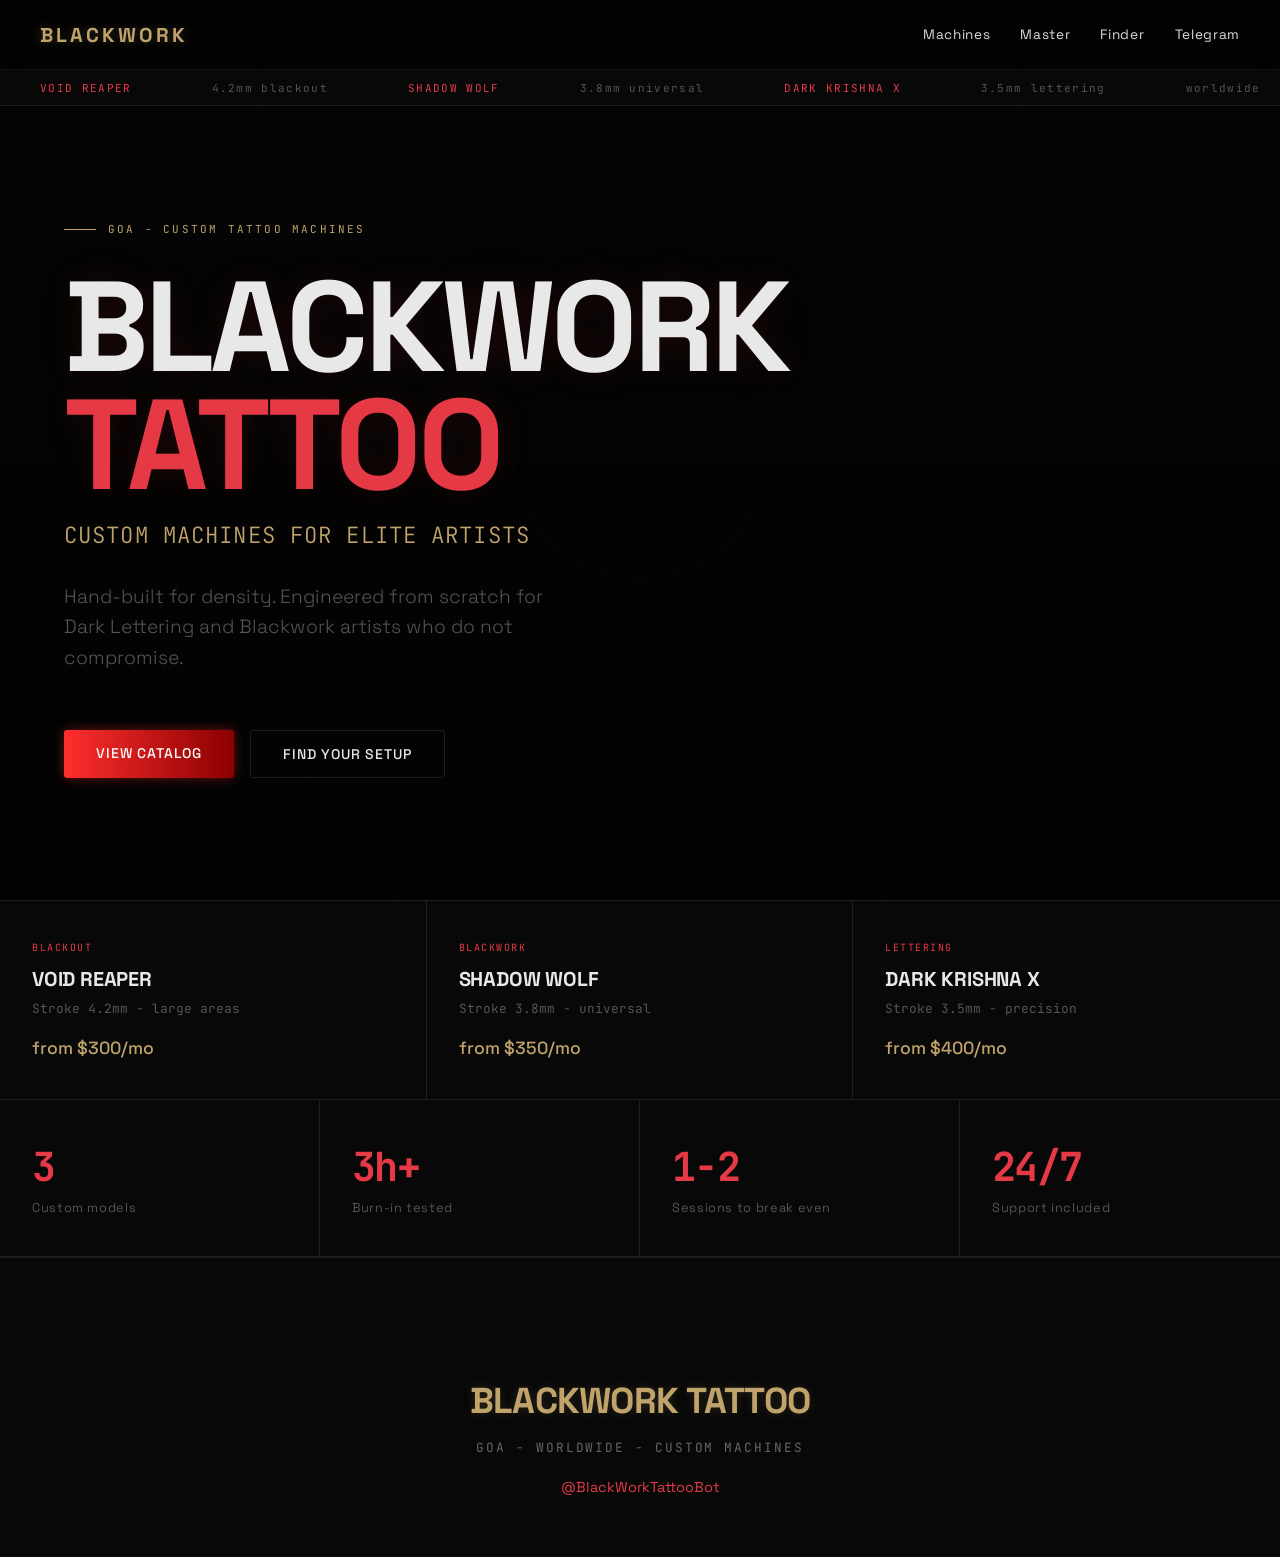
==== commit 95130392: "Fix Jinja2 conflict: remove # from cursor-glow" ====
--- a/templates/index.html
+++ b/templates/index.html
@@ -12,9 +12,9 @@
 html{scroll-behavior:smooth}
 body{background:var(--bg);color:var(--text);font-family:'Space Grotesk',sans-serif;min-height:100vh;overflow-x:hidden}
 body::after{content:"";position:fixed;inset:0;pointer-events:none;opacity:.035;background-image:url("https://grainy-gradients.vercel.app/noise.svg");mix-blend-mode:overlay;z-index:9999}
-#cursor-glow{position:fixed;width:300px;height:300px;border-radius:50%;pointer-events:none;background:radial-gradient(circle,rgba(191,163,106,.18),transparent 70%);transform:translate(-50%,-50%);z-index:998;display:none}
-@media (hover:hover){#cursor-glow{display:block}}
-@media (hover:none){#cursor-glow{display:none}}
+cursor-glow{position:fixed;width:300px;height:300px;border-radius:50%;pointer-events:none;background:radial-gradient(circle,rgba(191,163,106,.18),transparent 70%);transform:translate(-50%,-50%);z-index:998;display:none}
+@media (hover:hover){cursor-glow{display:block}}
+@media (hover:none){cursor-glow{display:none}}
 #loader{position:fixed;inset:0;background:#000;display:flex;justify-content:center;align-items:center;font-family:'Space Grotesk',sans-serif;font-size:clamp(2rem,5vw,3rem);font-weight:700;color:var(--gold);letter-spacing:.15em;z-index:99999;transition:opacity .8s ease}
 .nav{position:fixed;top:0;left:0;right:0;height:70px;display:flex;justify-content:space-between;align-items:center;padding:0 40px;backdrop-filter:blur(20px);background:rgba(0,0,0,.35);border-bottom:1px solid rgba(255,255,255,.05);z-index:999}
 .logo{font-size:20px;font-weight:700;letter-spacing:.15em;color:var(--gold);text-shadow:0 0 10px rgba(191,163,106,.25),0 0 30px rgba(191,163,106,.12)}
--- a/static/css/ritual.css
+++ b/static/css/ritual.css
@@ -87,3 +87,29 @@
   border-color:#8b0000 !important;
   box-shadow:0 0 20px rgba(255,46,46,.15),inset 0 0 20px rgba(255,46,46,.05) !important;
 }
+
+/* 🔮 Анимированные руны при наведении */
+.card, .model-item, .master-card, .opt {
+  position:relative;
+  overflow:hidden;
+}
+.card::after, .model-item::after, .master-card::after, .opt::after {
+  content:'ᛟ';
+  position:absolute;
+  top:10px;
+  right:15px;
+  font-size:14px;
+  color:rgba(255,46,46,0);
+  transition:color .4s,text-shadow .4s,transform .4s;
+  pointer-events:none;
+  font-family:serif;
+}
+.card:hover::after, .model-item:hover::after, .master-card:hover::after, .opt:hover::after {
+  color:rgba(255,46,46,.8);
+  text-shadow:0 0 10px rgba(255,46,46,.6),0 0 25px rgba(255,0,0,.3);
+  transform:rotate(15deg) scale(1.4);
+}
+.card:nth-child(2n)::after { content:'ᚹ'; }
+.card:nth-child(3n)::after { content:'ᛏ'; }
+.card:nth-child(4n)::after { content:'ᛉ'; }
+.card:nth-child(5n)::after { content:'ᛗ'; }
